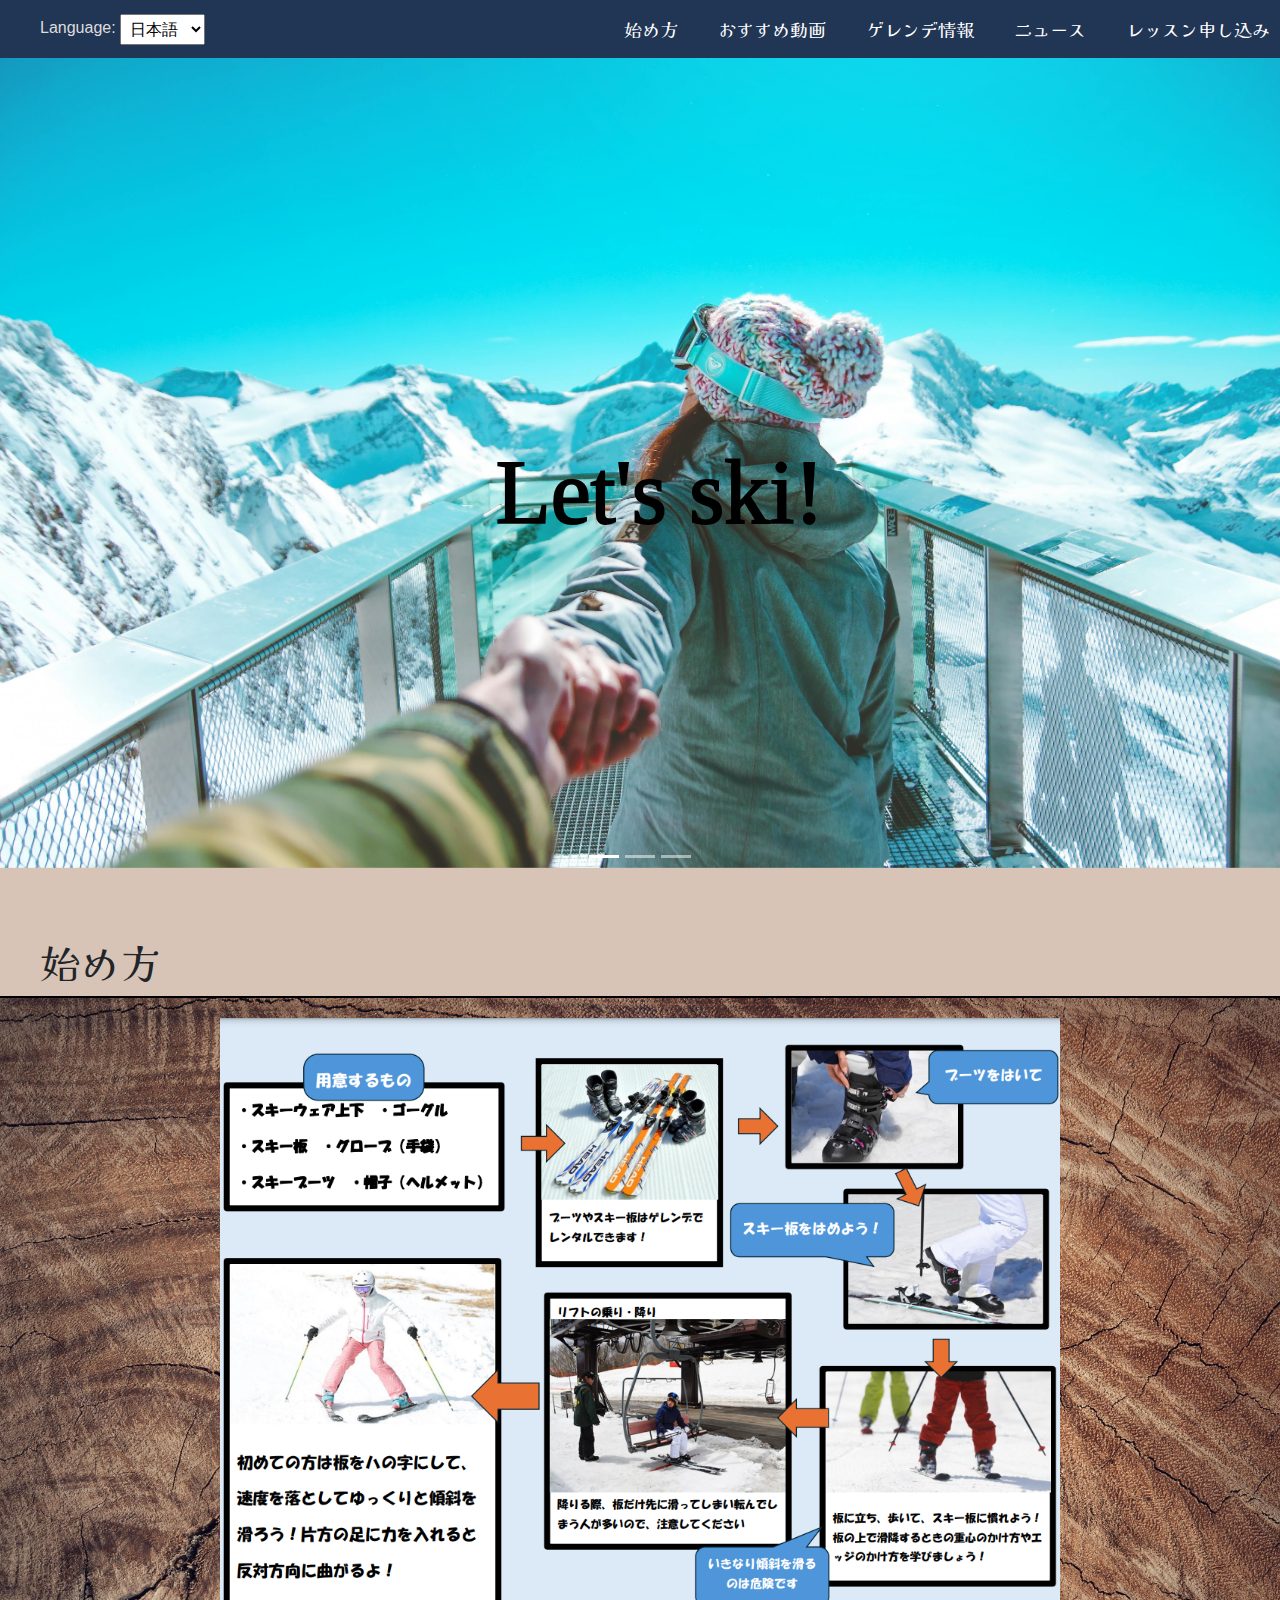
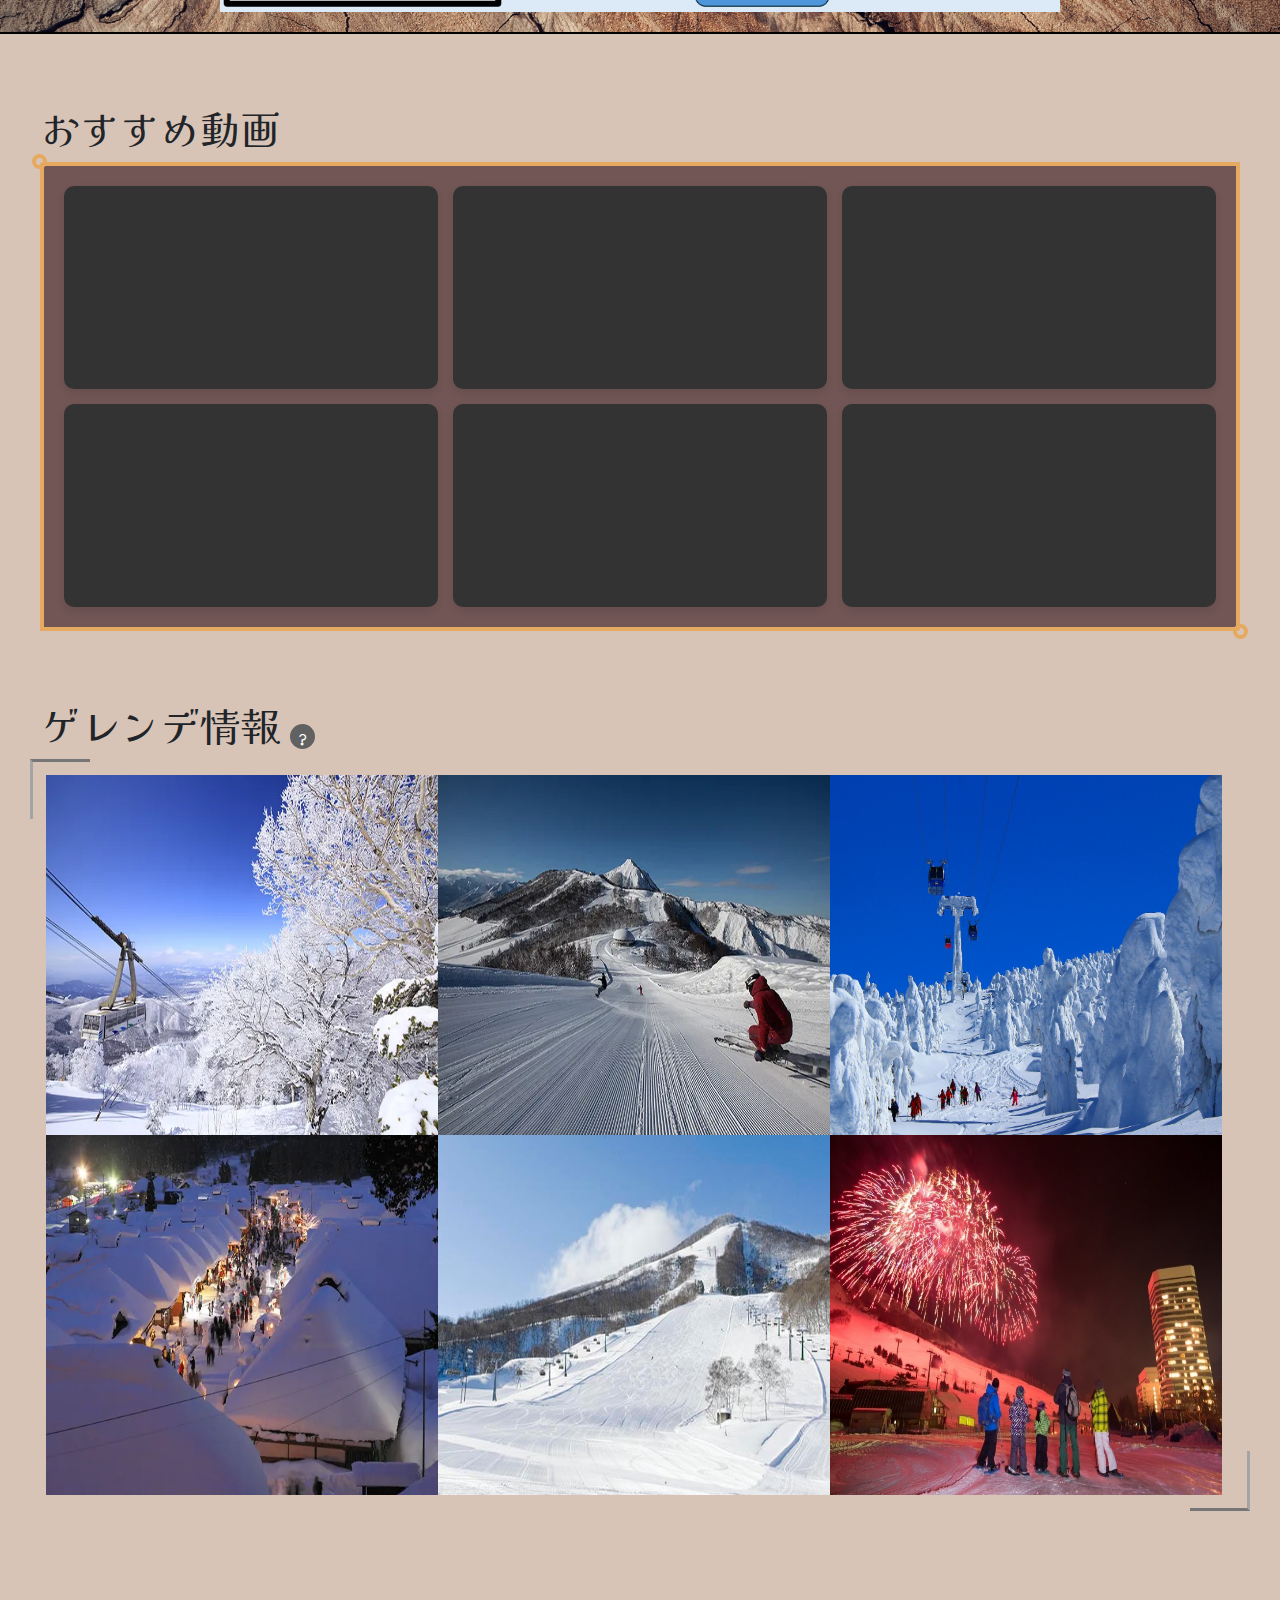
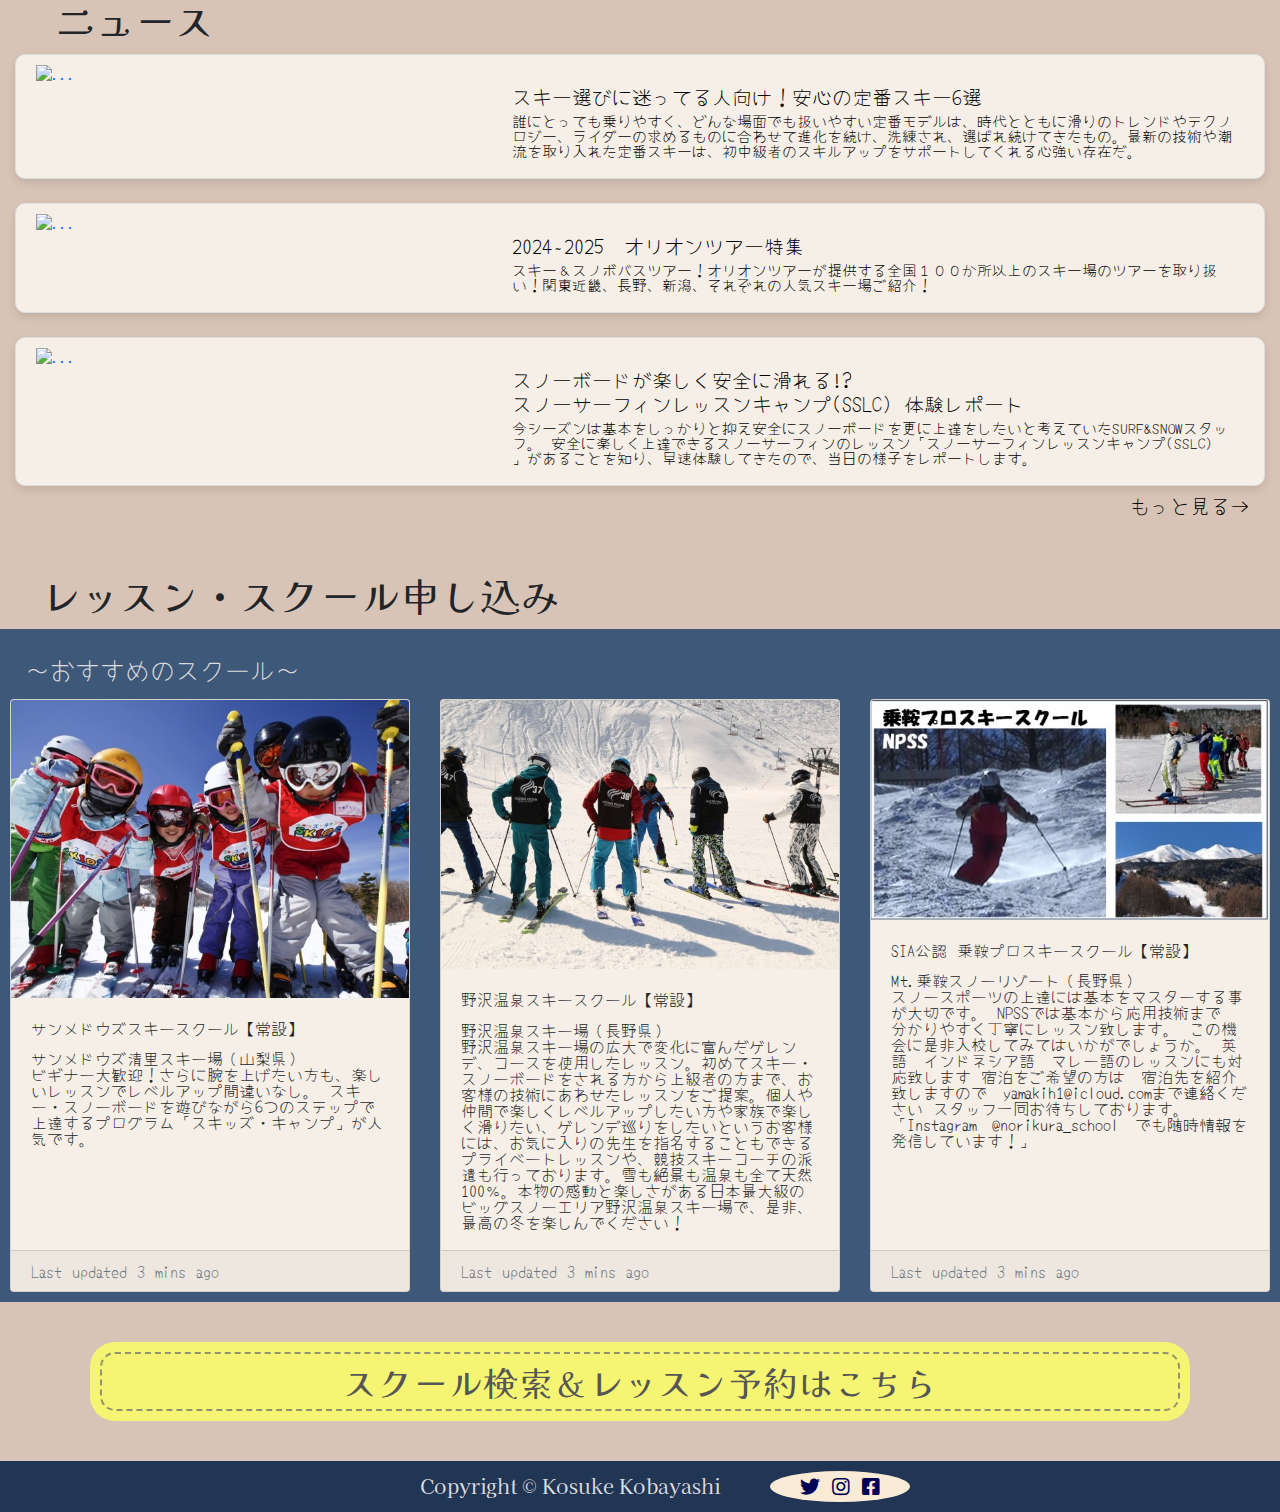
==== index.html @ 37680364 "save" ====
<!DOCTYPE html>
<html lang="ja"><head><meta http-equiv="Content-Type" content="text/html; charset=UTF-8">
  
  <meta http-equiv="X-UA-Compatible" content="IE=edge">
  <meta name="viewport" content="width=device-width, initial-scale=1.0, minimum-scale=1.0">
  <title>Let's ski</title>
  
  <link rel="preconnect" href="https://fonts.googleapis.com">
  <link rel="preconnect" href="https://fonts.gstatic.com" crossorigin>
  <link href="https://fonts.googleapis.com/css2?family=Kaisei+Opti&family=Yomogi&display=swap" rel="stylesheet">
  <link href="https://use.fontawesome.com/releases/v5.6.1/css/all.css" rel="stylesheet">
  <link rel="stylesheet" href="https://cdn.jsdelivr.net/npm/bootstrap@4.4.1/dist/css/bootstrap.min.css" integrity="sha384-Vkoo8x4CGsO3+Hhxv8T/Q5PaXtkKtu6ug5TOeNV6gBiFeWPGFN9MuhOf23Q9Ifjh" crossorigin="anonymous">
  <link rel="stylesheet" href="./assets/html/reset.css">
  <link rel="stylesheet" href="./assets/html/style.css">
 
</head>

<body>
  <!-- From Uiverse.io by G4b413l  -->
<!-- <div class="newtons-cradle" id="loading-screen">
  <div class="newtons-cradle__dot"></div>
  <div class="newtons-cradle__dot"></div>
  <div class="newtons-cradle__dot"></div>
  <div class="newtons-cradle__dot"></div>
  </div> -->
 





    <!-- トップ -->
       
          <header class="top-page">
              <ul class="nav">
                
                <div class="language-selector">
                  <label for="language">Language:</label>
                  <select id="language" onchange="changeLanguage()">
                      <option value="ja">日本語</option>
                      <option value="en">English</option>
                      <option value="ta">tagalog</option>
                  </select>
              </div>
                 <li class="list"><a href="#Purpose" class="listcolor" id="home1">始め方</a></li>
                 <li class="list"><a href="#Movie" class="listcolor" id="home2">おすすめ動画</a></li>
                 <li class="list"><a href="#Gelande" class="listcolor" id="home3">ゲレンデ情報</a></li>
                 <li class="list"><a href="#News" class="listcolor"  id="home4">ニュース</a></li>
                 <li class="list"><a href="#Lesson" class="listcolor"  id="home5">レッスン申し込み</a></li>

                 <div class="humber">
                 <input type="checkbox" id="menu-toggle" class="menu-checkbox">
                   <label for="menu-toggle" class="menu-button">
                     <span></span>
                     <span></span>
                     <span></span>
                   </label>
                   <nav class="menu">
                    <a href="#Purpose" class="listcolor" id="hom1">始め方</a>
                    <a href="#Movie" class="listcolor" id="hom2">おすすめ動画</a>
                    <a href="#Gelande" class="listcolor" id="hom3">ゲレンデ情報</a>
                    <a href="#News" class="listcolor" id="hom4">ニュース</a>
                    <a href="#Lesson" class="listcolor" id="hom5">レッスン申し込み</a>
                   </nav>
                  </div>
              </ul>
         </header>




        
        <div id="carouselExampleIndicators" class="carousel slide" data-ride="carousel">
          <ol class="carousel-indicators">
            <li data-target="#carouselExampleIndicators" data-slide-to="0" class="active"></li>
            <li data-target="#carouselExampleIndicators" data-slide-to="1"></li>
            <li data-target="#carouselExampleIndicators" data-slide-to="2"></li>
          </ol>
          <div class="carousel-inner">
            <div class="carousel-item active">
              <img src="./assets/html/pic1.jpg" class="d-block" alt="...">
            </div>
            <div class="carousel-item">
              <img src="./assets/html/pic2.jpg" class="d-block" alt="...">
            </div>
            <div class="carousel-item">
              <img src="./assets/html/pic3.jpg" class="d-block" alt="...">
            </div>
            <h1 id="title">Let's ski!</h1>
          </div>
          <a class="carousel-control-prev" href="#carouselExampleIndicators" role="button" data-slide="prev">
            <span class="carousel-control-prev-icon" aria-hidden="true"></span>
            <span class="sr-only">Previous</span>
          </a>
          <a class="carousel-control-next" href="#carouselExampleIndicators" role="button" data-slide="next">
            <span class="carousel-control-next-icon" aria-hidden="true"></span>
            <span class="sr-only">Next</span>
          </a>
           
        </div>
       </div>
    <!-- 始め方 -->
  <section>
       <div class="purpose">
         <h1 id="Purpose">始め方</h1>
         <div class="mokume">
        <img src="./assets/html/スクリーンショット 2025-02-27 135308.png" alt="" class="howtoStart" id="displayImage">
      </div>


       </div>
  </section>
    <!-- 動画 -->
  <section class="movie">
    <h1 id="Movie">おすすめ動画</h1>
    <div class="video-grid">
      <div class="video-item">
        <iframe width="560" height="315" src="https://www.youtube.com/embed/0PSW9ZRLASc?si=Y-h5UZjvOY9mQq6L" title="YouTube video player" frameborder="0" allow="accelerometer; autoplay; clipboard-write; encrypted-media; gyroscope; picture-in-picture; web-share" referrerpolicy="strict-origin-when-cross-origin" allowfullscreen></iframe>
      </div>
      <div class="video-item">
        <iframe width="560" height="315" src="https://www.youtube.com/embed/ngddfxog-yw?si=XwTQmkW0uk1WRQbx" title="YouTube video player" frameborder="0" allow="accelerometer; autoplay; clipboard-write; encrypted-media; gyroscope; picture-in-picture; web-share" referrerpolicy="strict-origin-when-cross-origin" allowfullscreen></iframe>
      </div>
      <div class="video-item">
        <iframe width="560" height="315" src="https://www.youtube.com/embed/WTJhHshQR1U?si=aw5gdw43Pq4Or31l" title="YouTube video player" frameborder="0" allow="accelerometer; autoplay; clipboard-write; encrypted-media; gyroscope; picture-in-picture; web-share" referrerpolicy="strict-origin-when-cross-origin" allowfullscreen></iframe>
      </div>
      <div class="video-item">
        <iframe width="560" height="315" src="https://www.youtube.com/embed/7VNRGje8gNE?si=VPvxErV7vbeEVeSD" title="YouTube video player" frameborder="0" allow="accelerometer; autoplay; clipboard-write; encrypted-media; gyroscope; picture-in-picture; web-share" referrerpolicy="strict-origin-when-cross-origin" allowfullscreen></iframe>
      </div>
      <div class="video-item">
        <iframe width="560" height="315" src="https://www.youtube.com/embed/TiGkU_eXJa8?si=EZjuQIycYtX9UHYr" title="YouTube video player" frameborder="0" allow="accelerometer; autoplay; clipboard-write; encrypted-media; gyroscope; picture-in-picture; web-share" referrerpolicy="strict-origin-when-cross-origin" allowfullscreen></iframe>
      </div>
      <div class="video-item">
        <iframe width="560" height="315" src="https://www.youtube.com/embed/n-UBie4Ioqo?si=7jIDwLyiGBkKYb3i" title="YouTube video player" frameborder="0" allow="accelerometer; autoplay; clipboard-write; encrypted-media; gyroscope; picture-in-picture; web-share" referrerpolicy="strict-origin-when-cross-origin" allowfullscreen></iframe>
      </div>


  </div>
  </section>

  
  <!-- ゲレンデ -->
  <section class="gelande">
    <div class="gelandetag">
   <h1 id="Gelande">ゲレンデ情報</h1>
   <div class="help-button">?
    <div class="tooltip" id="tooltip">気になる写真をクリックすると<br>ゲレンデの公式ホームページへとぶことができます。</div>
   </div></div>
    <div class="waku">
    
    <div class="uper">
      <a href="https://ryuoo.com/winter/" class="toLinkGel">
        <img src="./assets/html/ryuoo-2.jpg.webp" alt="" class="gelPic"></a>
      <a href="https://www.maiko-resort.com/" class="toLinkGel" id="mid1">
        <img src="./assets/html/niigata_maiko_1-12.jpg.webp" alt="" class="gelPic"></a>
        <a href="https://zaomountainresort.com/ski/" class="toLinkGel">
        <img src="./assets/html/a8a99ce5dc13ef5260c159978cde2f04ad509259.jpg" alt="" class="gelPic"></a>
      
  </div>
  <div class="uper">
      
      <a href="https://www.listel-inawashiro.jp/" class="toLinkGel">
      <img src="./assets/html/kankotop-min.jpg.webp" alt="" class="gelPic"></a>
      <a href="https://www.madarao.jp/" class="toLinkGel" id="mid2">
          <img src="./assets/html/madarao_view-1.jpg" alt="" class="gelPic"></a>
      <a href="https://www.princehotels.co.jp/naeba/?utm_source=google&utm_medium=cpc&utm_campaign=general&utm_term=ski&gclid=CjwKCAiAt4C-BhBcEiwA8Kp0CXR-L9iCBEqvuR5Xsy2KtKc8ue-TfvNBDQlX14HsaHsNvdnUNbBKRhoCByMQAvD_BwE" class="toLinkGel">
          <img src="./assets/html/d83c60e1490118acd5dfbfe6affbd026e1bdb717.jpg" alt="" class="gelPic"></a>
  </div>
  </div>


 </section>
  
  <!-- ニュース -->
  <section class="news">
    <h1 id="News">ニュース</h1>
    <ul class="list-unstyled">
      <a href="https://surfsnow.jp/article/ski-snowboard/detail/basicski2025/">
        <li class="media">
          <img src="https://surfsnow.jp/realimg_report/959/ogimg.jpg" class="mr-3" alt="...">
          <div class="media-body">
            <h5 class="mt-0 mb-1" id="maru1">スキー選びに迷ってる人向け！安心の定番スキー6選</h5>
            <div class="coment" id="m1">
            誰にとっても乗りやすく、どんな場面でも扱いやすい定番モデルは、時代とともに滑りのトレンドやテクノロジー、ライダーの求めるものに合わせて進化を続け、洗練され、選ばれ続けてきたもの。最新の技術や潮流を取り入れた定番スキーは、初中級者のスキルアップをサポートしてくれる心強い存在だ。</div>
          </div>
        </li></a>
      <a href="https://surfsnow.jp/page/stc/tokushu/orion_tour/">
        <li class="media my-4">
          <img src="https://surfsnow.jp/tokushu/img/thumbnail_03.jpg" class="mr-3" alt="...">
          <div class="media-body">
            <h5 class="mt-0 mb-1" id="maru2">2024~2025　オリオンツアー特集</h5>
            <div class="coment" id="m2">
            スキー＆スノボバスツアー！オリオンツアーが提供する全国１００か所以上のスキー場のツアーを取り扱い！関東近畿、長野、新潟、それぞれの人気スキー場ご紹介！</div>
          </div>
        </li></a>
      <a href="https://surfsnow.jp/article/event/detail/snowsurfinlesson-report/" class="gotoLink">
        <li class="media">
          <img src="https://surfsnow.jp/realimg_report/725/ogimg.png" class="mr-3" alt="...">
          <div class="media-body">
            <h5 class="mt-0 mb-1" id="maru3">スノーボードが楽しく安全に滑れる!?<br> スノーサーフィンレッスンキャンプ(SSLC) 体験レポート</h5>
            <div class="coment" id="m3">
            今シーズンは基本をしっかりと抑え安全にスノーボードを更に上達をしたいと考えていたSURF&SNOWスタッフ。
            安全に楽しく上達できるスノーサーフィンのレッスン「スノーサーフィンレッスンキャンプ(SSLC) 」があることを知り、早速体験してきたので、当日の様子をレポートします。</div>
          </div>
        </li>
      </a>
      <a href="https://surfsnow.jp/article/" id="morelook">
        もっと見る→
      </a>


    </ul>
  </section>
  
  <!-- レッスン -->
  <section class="lesson">
    <h1 id="Lesson">レッスン・スクール申し込み</h1>

    <div class="recomendLesson">
      <h2 class="recomendText" id="Osusume">～おすすめのスクール～</h2>
    <div class="card-deck">
      <div class="card">
        <a href="https://steach.jp/snow/school/detail.php?id=1029"><img src="./assets/html/get-resimg.jpg" class="card-img-top" alt="..."></a>
        <div class="card-body">
          <h5 class="card-title" id="maru4">サンメドウズスキースクール【常設】</h5>
          <p class="card-text" id="m4">サンメドウズ清里スキー場（山梨県）<br>ビギナー大歓迎！さらに腕を上げたい方も、楽しいレッスンでレベルアップ間違いなし。
            スキー・スノーボードを遊びながら6つのステップで上達するプログラム「スキッズ・キャンプ」が人気です。</p>
        </div>
        <div class="card-footer">
          <small class="text-muted">Last updated 3 mins ago</small>
        </div>
      </div>

      <div class="card">
        <a href="https://steach.jp/snow/school/detail.php?id=1101"><img src="./assets/html/get-resimg (1).jpg" class="card-img-top" alt="..."></a>
        <div class="card-body">
          <h5 class="card-title" id="maru5">野沢温泉スキースクール【常設】</h5>
          <p class="card-text" id="m5">野沢温泉スキー場（長野県）<br>野沢温泉スキー場の広大で変化に富んだゲレンデ、コースを使用したレッスン。初めてスキー・スノーボードをされる方から上級者の方まで、お客様の技術にあわせたレッスンをご提案。個人や仲間で楽しくレベルアップしたい方や家族で楽しく滑りたい、ゲレンデ巡りをしたいというお客様には、お気に入りの先生を指名することもできるプライベートレッスンや、競技スキーコーチの派遣も行っております。雪も絶景も温泉も全て天然100％。本物の感動と楽しさがある日本最大級のビッグスノーエリア野沢温泉スキー場で、是非、最高の冬を楽しんでください！</p>
        </div>
        <div class="card-footer">
          <small class="text-muted">Last updated 3 mins ago</small>
        </div>
      </div>

      <div class="card">
        <a href="https://steach.jp/snow/school/detail.php?id=1142"><img src="./assets/html/get-resimg (2).jpg" class="card-img-top" alt="..."></a>
        <div class="card-body">
          <h5 class="card-title" id="maru6">SIA公認 乗鞍プロスキースクール【常設】</h5>
          <p class="card-text" id="m6">Mt.乗鞍スノーリゾート（長野県）<br>スノースポーツの上達には基本をマスターする事が大切です。
            NPSSでは基本から応用技術まで　分かりやすく丁寧にレッスン致します。
            この機会に是非入校してみてはいかがでしょうか。
            英語　インドネシア語　マレー語のレッスンにも対応致します
            宿泊をご希望の方は　宿泊先を紹介致しますので　yamakih1@icloud.comまで連絡ください
            スタッフ一同お待ちしております。
            「Instagram　@norikura_school　でも随時情報を発信しています！」</p>
        </div>
        <div class="card-footer">
          <small class="text-muted">Last updated 3 mins ago</small>
        </div>
      </div>
    </div>
    </div>
    <div>
    <a href="https://steach.jp/snow/" class="yoyakuLink" id="Yoyaku">スクール検索＆レッスン予約はこちら</a></div>
  </section>
  <button id="scrollTopBtn" onclick="scrollToTop()">▲</button>

  <script src="./assets/html/script.js"></script>
  <script src="https://code.jquery.com/jquery-3.4.1.slim.min.js" integrity="sha384-J6qa4849blE2+poT4WnyKhv5vZF5SrPo0iEjwBvKU7imGFAV0wwj1yYfoRSJoZ+n" crossorigin="anonymous"></script>
  <script src="https://cdn.jsdelivr.net/npm/popper.js@1.16.0/dist/umd/popper.min.js" integrity="sha384-Q6E9RHvbIyZFJoft+2mJbHaEWldlvI9IOYy5n3zV9zzTtmI3UksdQRVvoxMfooAo" crossorigin="anonymous"></script>
  <script src="https://cdn.jsdelivr.net/npm/bootstrap@4.4.1/dist/js/bootstrap.min.js" integrity="sha384-wfSDF2E50Y2D1uUdj0O3uMBJnjuUD4Ih7YwaYd1iqfktj0Uod8GCExl3Og8ifwB6" crossorigin="anonymous"></script>

<!-- フッター -->
  <footer>
    <div class="bottom">
      <small class="footmyName">Copyright © Kosuke Kobayashi</small>
      <div class="icons">
        <i class="fab fa-twitter" id="tw"></i>
        <i class="fab fa-instagram" id="in"></i>
        <i class="fab fa-facebook-square" id="fa"></i>
      </div>
    </div>
  </footer>


  

</body>
</html>
---- assets/html/style.css ----
* {
  margin: 0;
  padding: 0;
}
.humber{
  display: none;
}
body{
  font-family: "Yomogi", cursive;
  font-weight: 400;
  font-style: normal;
  background-color: #D8C4B6;
  margin: 0px;
}

html{
  scroll-behavior: smooth;
 
}

h1{
  
    font-family: "Kaisei Opti", serif;
    font-weight: 400;
    font-style: normal;
    padding: 70px 0px 10px 40px;
  
  font-size: 40px;
}
.nav{
      display: flex;
      justify-content: flex-end;
      flex-direction: row;
      align-items: center;
      background-color:#213555;
      
}

 


.language-selector {
  margin: 10px;
  font-family: Arial, sans-serif;
  text-align: center;
  margin: 20px;
  color: #ddd;
  position: absolute;
  left: 20px;
}


select {
  padding: 5px;
  font-size: 16px;
}




.list {
  font-family: "Kaisei Opti", serif;
  font-weight: 400;
  font-style: normal;
  list-style: none;
  margin: 20px 10px 20px 30px;
  font-size: 18px;
  padding: 0;
}

.listcolor{
  font-family: "Kaisei Opti", serif;
  font-weight: 400;
  font-style: normal;
  color: white;
}
.listcolor:hover{
  color: #63aeff;



}
.d-block{
  width: 100%;
  z-index: 2;
}
.carousel {
  width: 100%;
}
.carousel-inner{
  height: 90vh;
  display: flex;
  flex-direction: row;
  text-align: center;
  justify-content: center;
}
.carousel-inner h1 {
  flex: 1 1 100%;
}
.carousel-item {
  flex: 1 1 auto;
}
.carousel-item img {
  width: 100%;
  height: 100%;
  object-fit: cover;
}
#title{
  /* border-color: #ddd; */
  /* font-family: Georgia; */
  font-family: Times New Roman;
  display: flex;
  flex-direction: row;
  position: relative;
  text-align: center;
  justify-content: center;
  align-items: center;
  font-size: 90px;
  color: rgb(0, 0, 0);
  -webkit-text-stroke-width: 2px;
  -webkit-text-stroke-color: black;
}
@media screen and (max-width:890px){
  h1{
    font-size: 30px;
  }
  .carousel slide{
    position: relative;
    z-index: 5;
  }
  

  .list{
    display: none;
  }
  .language-selector{
    display: flex;

  }
  .humber{
    display: flex;
    position: relative;
    z-index: 50;
  }
  .menu {
    position: fixed;
    top: 0;
    right: -250px;
    width: 250px;
    height: 100%;
    background: #333;
    display: flex;
    flex-direction: column;
    justify-content: center;
    align-items: center;
    gap: 20px;
    transition: right 0.3s ease-in-out;
  }
  
  .menu a {
    color: white;
    text-decoration: none;
    font-size: 1.2rem;
  }
  
  /* ハンバーガーボタン */
  .menu-button {
    position: fixed;
    top: 20px;
    right: 20px;
    width: 30px;
    height: 25px;
    display: flex;
    flex-direction: column;
    justify-content: space-between;
    cursor: pointer;
    z-index: 100;
  }
  
  .menu-button span {
    display: block;
    height: 4px;
    width: 100%;
    background: black;
    transition: 0.3s;
  }
  
  /* チェックボックスを隠す */
  .menu-checkbox {
    display: none;
  }
  
  /* メニュー開閉のアニメーション */
  .menu-checkbox:checked + .menu-button span:nth-child(1) {
    transform: translateY(10px) rotate(45deg);
  }
  
  .menu-checkbox:checked + .menu-button span:nth-child(2) {
    opacity: 0;
  }
  
  .menu-checkbox:checked + .menu-button span:nth-child(3) {
    transform: translateY(-10px) rotate(-45deg);
  }
  
  /* メニュー表示 */
  .menu-checkbox:checked ~ .menu {
    right: 0;
  }
}

/*hazime*/
.mokume{
  margin: 0;
  position: relative;
  padding: 0.5em 1.5em;
  border-top: solid 2px black;
  border-bottom: solid 2px black;


  display: flex;
  background-image: url("./pexels-fwstudio-33348-172289.jpg");
background-size: cover;
background-repeat: repeat;
height: 100%;
width: 100%;
padding: 20px 40px;
justify-content: center;
}

.docu{
  width: 70%;
  
}

.howtoStart{
  width: 70%;
  height: auto;
}


/* movie */
.video-grid {
  margin:2em 0;
    position: relative;
    padding: 0.25em 1em;
    border: solid 4px #e5a95f;
    border-radius: 3px 0 3px 0;


  font-family: Arial, sans-serif;
  background-color: rgb(114, 86, 86);
  padding: 20px;
  text-align: center;
  display: grid;
  grid-template-columns: repeat(auto-fit, minmax(300px, 1fr));
  gap: 15px;
  max-width: 1200px;
  margin: 0 auto;
}
.video-grid:before,.video-grid:after
{
    content: '';
    position: absolute;
    width:15px;
    height: 15px;
    border: solid 4px #e5a95f;
    border-radius: 50%;
}
.video-grid:after {
    top:-12px;
    left:-12px;
}
.video-grid:before {
    bottom:-12px;
    right:-12px;
}
.video-grid p {
    margin: 0; 
    padding: 0;
}




.video-item {
  position: relative;
  overflow: hidden;
  border-radius: 10px;
  box-shadow: 0 4px 8px rgba(0, 0, 0, 0.1);
  background: #333333;
}

.video-item iframe {
  width: 100%;
  height: 200px;
  border: none;
}
.video-item:hover {
  transform: scale(1.05);
  transition: transform 0.3s ease;
}







/* gelande */

/* ボタンのスタイル */
.gelandetag{
  display: flex;
  align-items: end;
}
.help-button {
  position: relative;
  display: inline-block;
  width: 25px;
  height: 25px;
  background-color: #616161;
  color: white;
  border-radius: 50%;
  text-align: center;
  align-items: center;
  font-size: 15px;
  font-weight: bold;
  line-height: 30px;
  cursor: pointer;
  margin-bottom: 10px;
  margin-left: 10px;
}


.tooltip {
  position: absolute;
  bottom: 40px;
  left: 50%;
  transform: translateX(-50%);
  background-color: rgba(27, 27, 27, 0.689);
  color: white;
  padding: 10px 20px;
  border-radius: 5px;
  font-size: 14px;
  white-space: nowrap;
  opacity: 0;
  visibility: hidden;
  transition: opacity 0.3s ease-in-out;
}


.help-button:hover .tooltip {
  opacity: 1;
  visibility: visible;
}





.uper{
  width: 100%;
  height: 40vh;
  display: flex;
}
.waku {
  margin-left: 30px;
  margin-right: 30px;
  position: relative;
  padding:1em 1em;
}
.waku:before,.waku:after{ 
  content:'';
  width: 60px;
  height: 60px;
  position: absolute;
  display: inline-block;
}
.waku:before{
  border-left: solid 3px #a4a4a4;
  border-top: solid 3px #767676;
  top:0;
  left: 0;
}
.waku:after{
  border-right: solid 3px #a4a4a4;
  border-bottom: solid 3px #767676;
  bottom:0;
  right: 0;
}
.waku p {
  margin: 0; 
  padding: 0;
}


.toLinkGel{
  width: 33%;
  height: 40vh;
  
}
.gelPic{
  width: 100%;
  height: 100%;
}
.toLinkGel:hover {
  transform: scale(1.05);
  transition: transform 0.3s ease;
}

@media screen and (max-width:500px){
  .uper{
    display: flex;
    flex-direction: column;
    width: 100%;
    height: auto;
  }
  .toLinkGel{
    width: 100%;
    height: auto;
  }


}


/* news */
.news{
  padding: 15px;
}
.mr-3{
  width: 50vh;
}
.mt-0{
  font-size: 30px;
}
.coment{
  font-size: 20px;
}
.media{
  padding: 10px 20px;
  border: 1px solid #ddd;
  border-radius: 10px;
  overflow: hidden;
  box-shadow: 0 4px 8px rgba(0, 0, 0, 0.1);
  background:#F5EFE7;
  transition: transform 0.3s ease;

}
.media:hover {
  transform: scale(1.05);
  font-style: none;
}
.gotoLink{
  width: 100%;
  height: 100%;
  display: flex;
  
}
.mt-0{
  color: black;
  list-style: none;
  padding-top: 10px;

}
.media-body{
  color: black;
  padding: 10px;
}

/* 2 */
.newslists{
  display: flex;
  flex-direction: row;
}

.card h-100 {
  padding: 10px 20px;
  border: 1px solid #ddd;
  border-radius: 10px;
  overflow: hidden;
  box-shadow: 0 4px 8px rgba(0, 0, 0, 0.1);
  background:  antiquewhite;
  transition: transform 0.3s ease;
}

@media screen and (max-width:1300px){
  .mt-0{
    font-size: 20px;
  }
  .coment{
    font-size: 15px;
  }
}




@media screen and (max-width:780px){
  h1{
    font-size: 25px;
  }
  .coment{
    display: none;
  }
}
@media screen and (max-width:500px){
  .media{
    display: flex;
    flex-direction: column;
  }
  .mr-3{
    width: 80%;
    justify-content: center;
    align-items: center;
  }
}

/* lesson */

.card{
  background-color: #F5EFE7;
}
.card-img-top{
  width:100%;
  
}
.recomendLesson{
  background-color:#3E5879;
  padding: 10px;
}
.recomendText{
  color: #ddd;
  margin: 15px;
  font-size: 25px;
}


.card:hover {
  transform: scale(1.05);
  transition: transform 0.3s ease;
}
.yoyakuLink{

  font-family: "Kaisei Opti", serif;
  font-weight: 400;
  font-style: normal;
  font-size: 35px;
  color: black;
  display: flex;
  text-align: center;
  justify-content: center;
  padding: 0.2em 0.5em;
    margin: 2em 0;
    color: #565656;
    background-color: rgb(245, 245, 115);
    box-shadow: 0px 0px 0px 10px rgb(245, 245, 115);
    border: dashed 2px rgb(146, 146, 112);
    border-radius: 15px;
    padding: 10px;
    margin: 50px 100px;
}
.yoyakuLink:hover {
  transform: scale(1.05);
  transition: transform 0.3s ease;
}
#morelook{
  position: absolute;
  right: 20px;
  padding: 10px;
  font-size: 20px;
  color: black;
}


@media screen and (max-width:780px){
  .recomendText{
    font-size: 20px;
  }
  .card-title{
    font-size: 15px;

  }
  .card-text{
    display: none;
  }

  .card-footer{
  display: none;
  }
  .yoyakuLink{
    font-size: 25px;
  }
}


/* TOPボタン */
#scrollTopBtn {
  position: fixed;
  bottom: 20px;
  right: 20px;
  width: 50px;
  height: 50px;
  background-color: #8bc0f8;
  color: white;
  border: none;
  border-radius: 50%;
  text-align: center;
  font-size: 24px;
  cursor: pointer;
  display: none; /* 初期状態では非表示 */
  align-items: center;
  justify-content: center;
  box-shadow: 0 4px 6px rgba(0, 0, 0, 0.1);
}

/* ホバー時のスタイル */
#scrollTopBtn:hover {
  background-color: #53a5fd;
}



/* foot */
footer {
  text-align: center;
  background-color: #213555;
  padding: 10px;
  font-size: 20px;
}

.bottom{
  
  display: flex;
  flex-direction: row;
  align-items: center;
  text-align:center;
  justify-content: center;
}

.footmyName{
  font-family: "Kaisei Opti", serif;
    font-weight: 400;
    font-style: normal;
  margin: 0px 50px;
  color: #ddd;

}

.icons{
  padding: 5px 30px;
  justify-content:space-between;
  background-color: antiquewhite;
  color: #000155;
  border-radius: 50%;

}
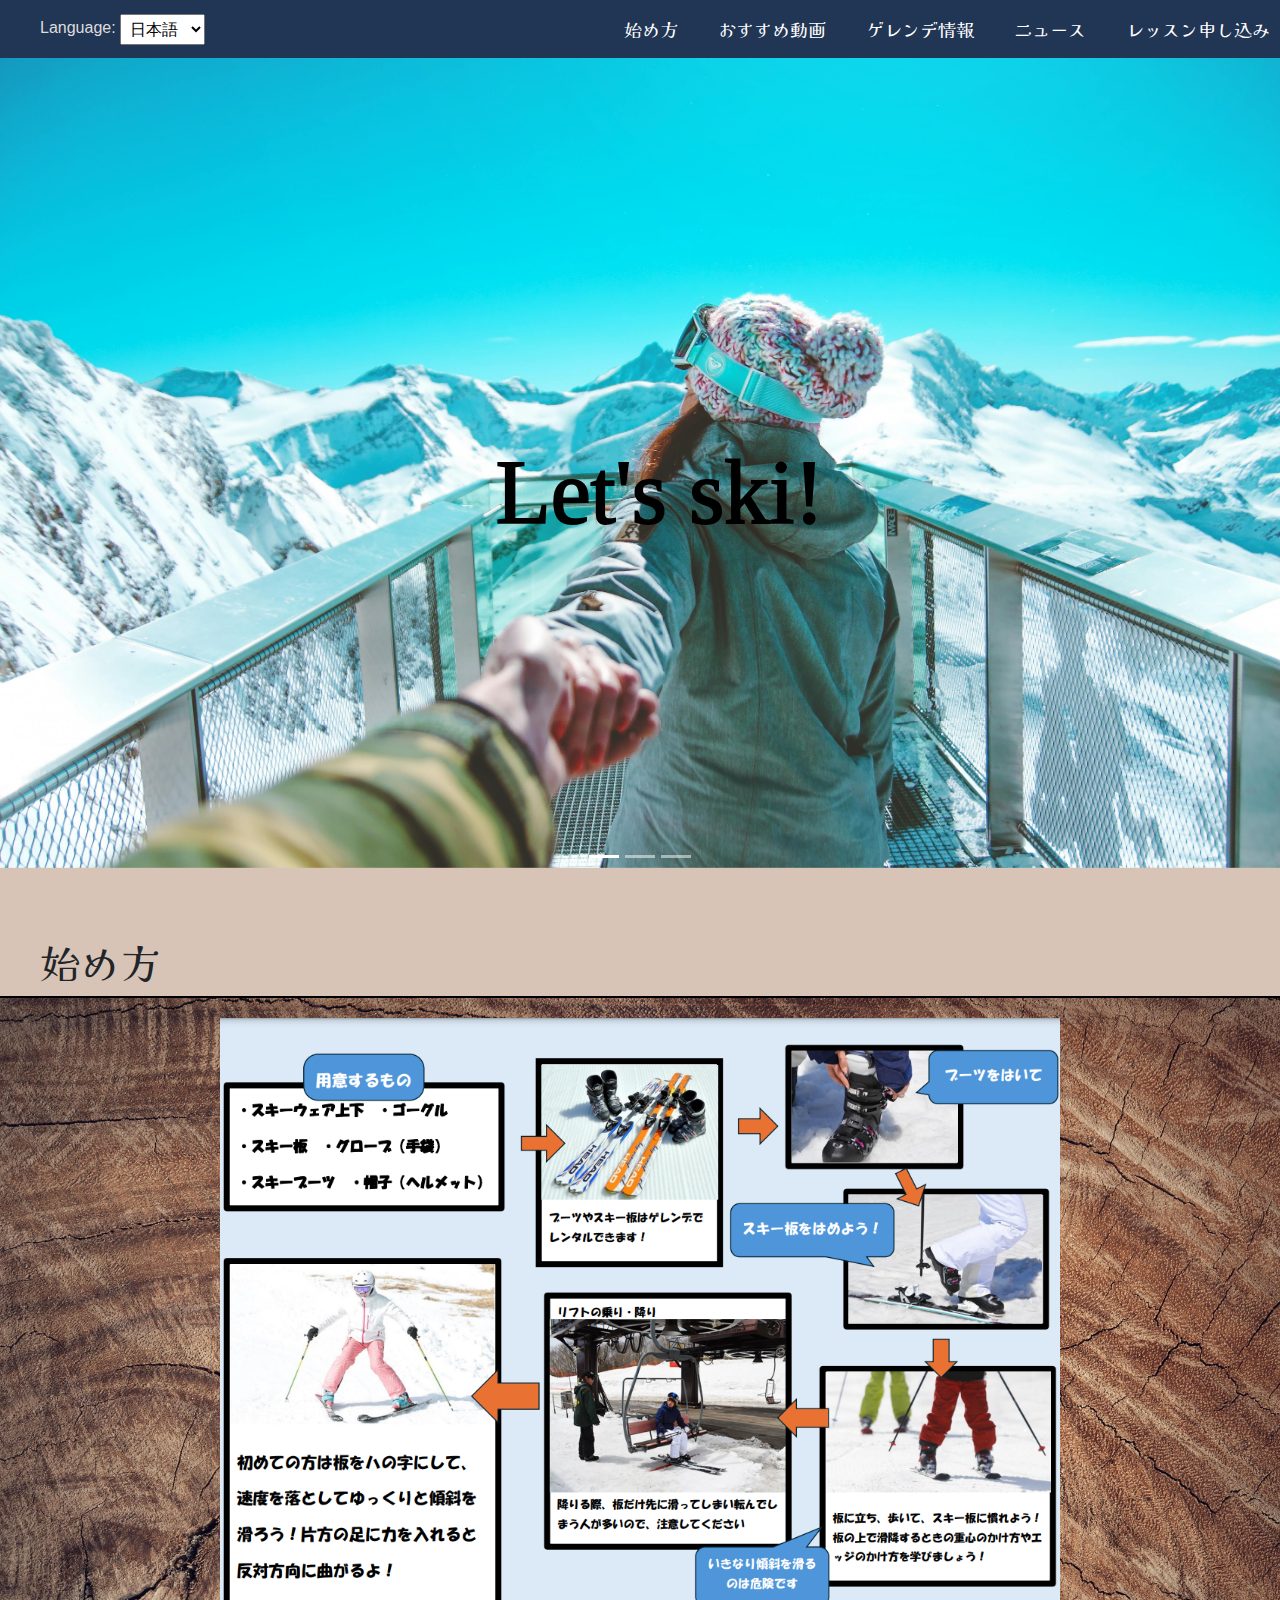
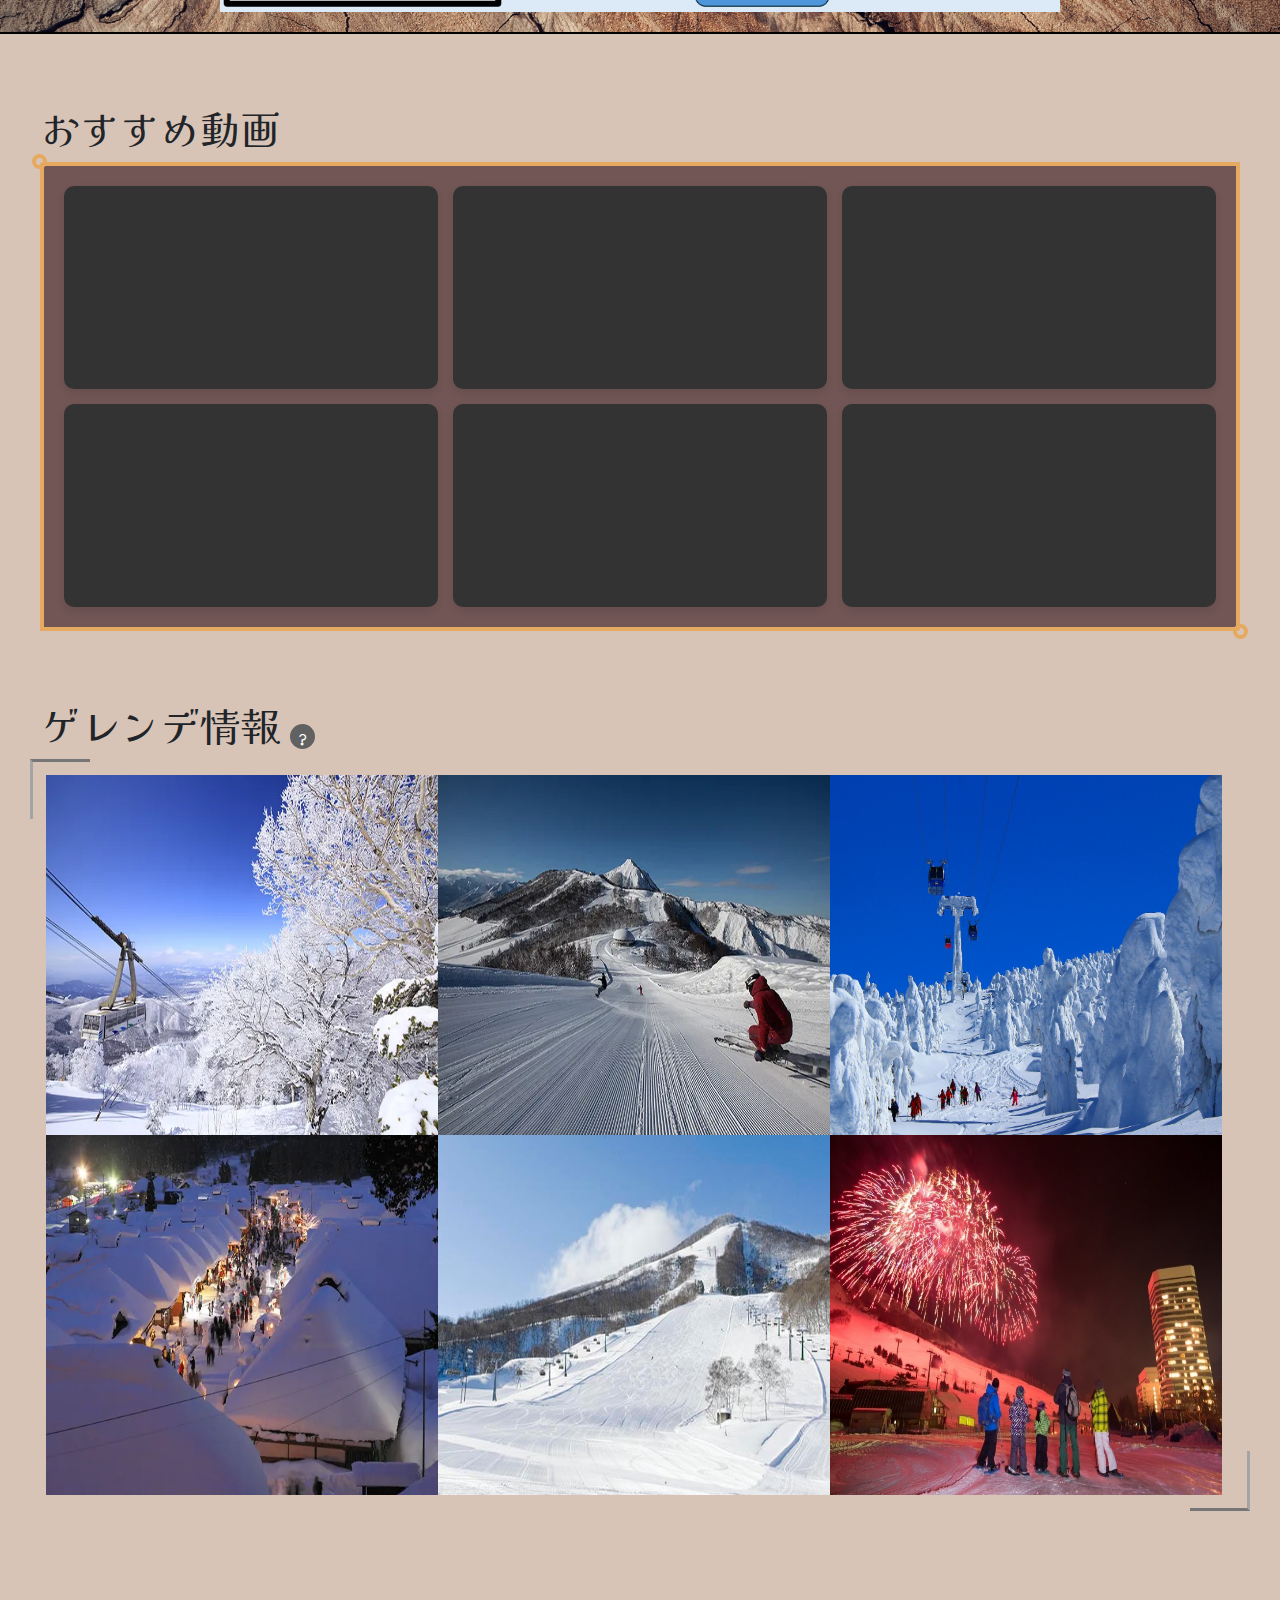
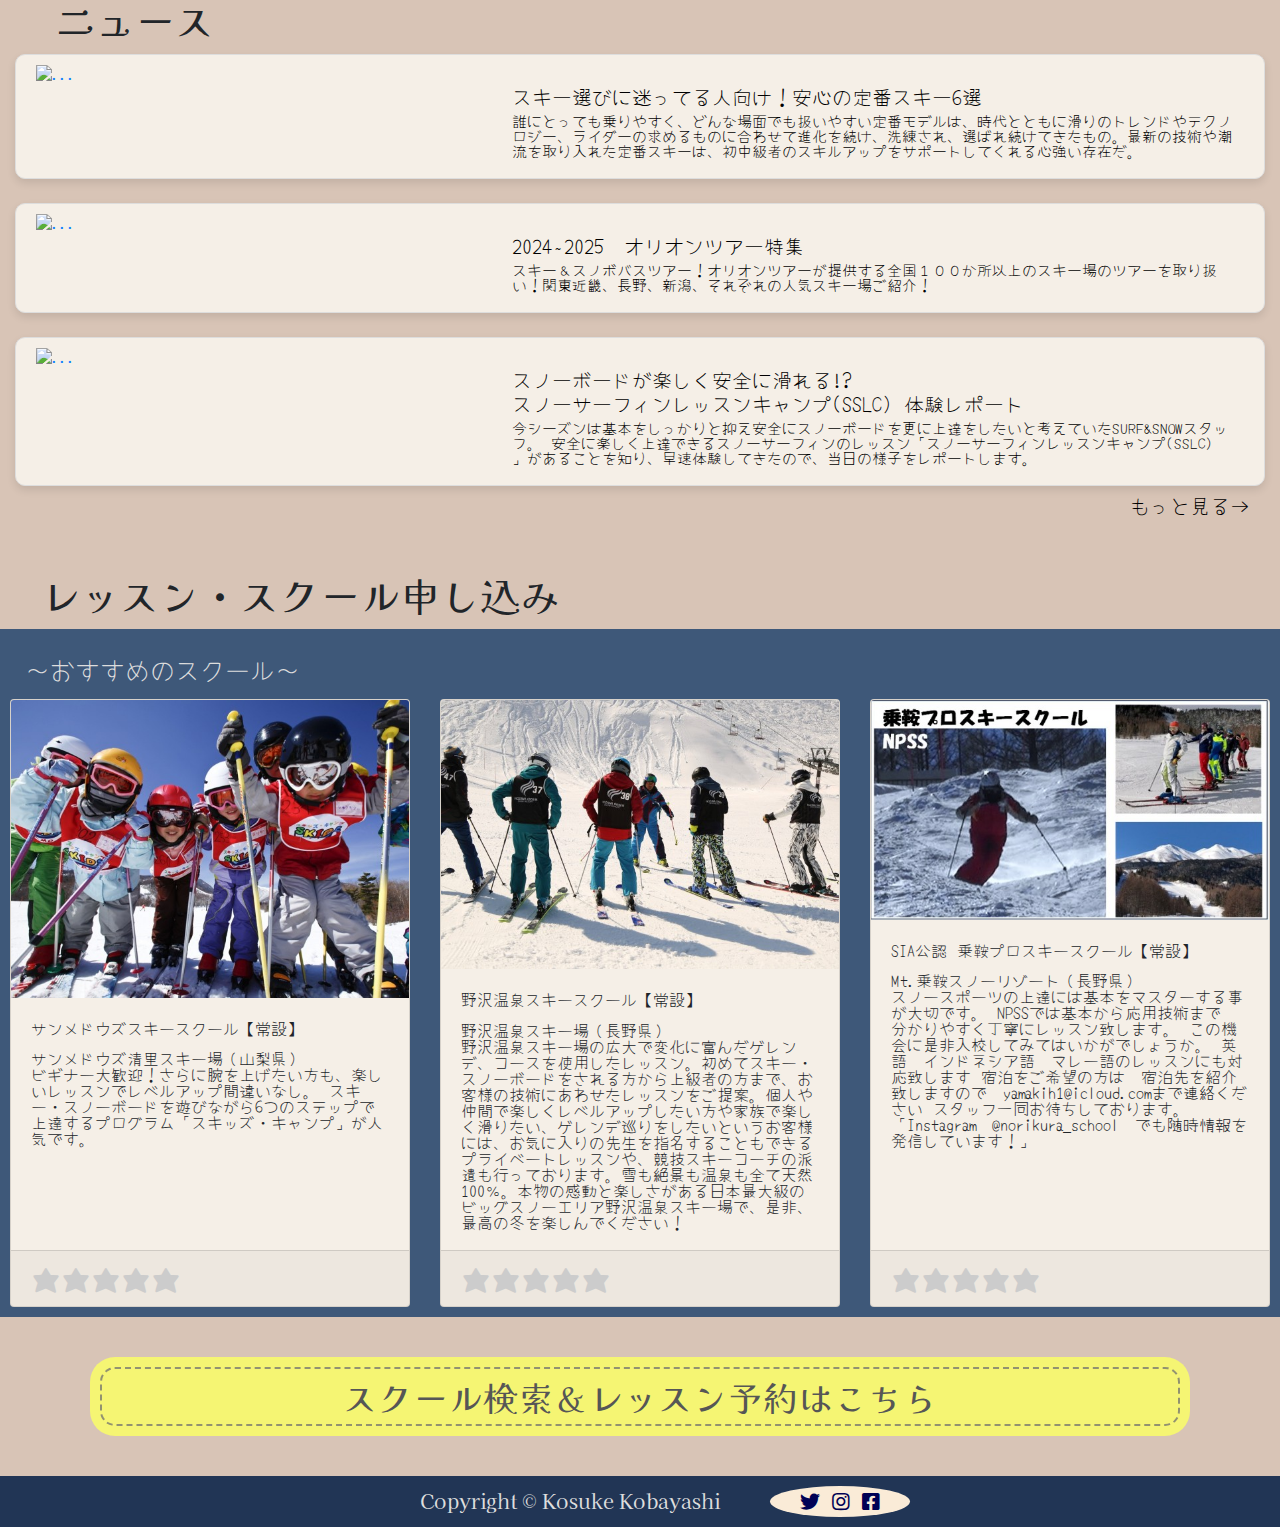
==== commit d2101283: "save4" ====
--- a/index.html
+++ b/index.html
@@ -16,17 +16,11 @@
 </head>
 
 <body>
-  <!-- From Uiverse.io by G4b413l  -->
-<!-- <div class="newtons-cradle" id="loading-screen">
-  <div class="newtons-cradle__dot"></div>
-  <div class="newtons-cradle__dot"></div>
-  <div class="newtons-cradle__dot"></div>
-  <div class="newtons-cradle__dot"></div>
-  </div> -->
  
-
-
-
+  <div class="loading-screen" id="loadingScreen">
+    <div class="spinner"></div>
+    <p>Loading...</p>
+</div>
 
 
     <!-- トップ -->
@@ -224,9 +218,24 @@
           <h5 class="card-title" id="maru4">サンメドウズスキースクール【常設】</h5>
           <p class="card-text" id="m4">サンメドウズ清里スキー場（山梨県）<br>ビギナー大歓迎！さらに腕を上げたい方も、楽しいレッスンでレベルアップ間違いなし。
             スキー・スノーボードを遊びながら6つのステップで上達するプログラム「スキッズ・キャンプ」が人気です。</p>
+
+            <!-- From Uiverse.io by PriyanshuGupta28 --> 
         </div>
         <div class="card-footer">
-          <small class="text-muted">Last updated 3 mins ago</small>
+          <small class="text-muted">
+            <div class="rating">
+              <input value="5" name="rating" id="star5" type="radio">
+              <label for="star5"></label>
+              <input value="4" name="rating" id="star4" type="radio">
+              <label for="star4"></label>
+              <input value="3" name="rating" id="star3" type="radio">
+              <label for="star3"></label>
+              <input value="2" name="rating" id="star2" type="radio">
+              <label for="star2"></label>
+              <input value="1" name="rating" id="star1" type="radio">
+              <label for="star1"></label>
+            </div>
+          </small>
         </div>
       </div>
 
@@ -237,7 +246,20 @@
           <p class="card-text" id="m5">野沢温泉スキー場（長野県）<br>野沢温泉スキー場の広大で変化に富んだゲレンデ、コースを使用したレッスン。初めてスキー・スノーボードをされる方から上級者の方まで、お客様の技術にあわせたレッスンをご提案。個人や仲間で楽しくレベルアップしたい方や家族で楽しく滑りたい、ゲレンデ巡りをしたいというお客様には、お気に入りの先生を指名することもできるプライベートレッスンや、競技スキーコーチの派遣も行っております。雪も絶景も温泉も全て天然100％。本物の感動と楽しさがある日本最大級のビッグスノーエリア野沢温泉スキー場で、是非、最高の冬を楽しんでください！</p>
         </div>
         <div class="card-footer">
-          <small class="text-muted">Last updated 3 mins ago</small>
+          <small class="text-muted">
+            <div class="rating">
+              <input value="5" name="rating" id="star15" type="radio">
+              <label for="star15"></label>
+              <input value="4" name="rating" id="star14" type="radio">
+              <label for="star14"></label>
+              <input value="3" name="rating" id="star13" type="radio">
+              <label for="star13"></label>
+              <input value="2" name="rating" id="star12" type="radio">
+              <label for="star12"></label>
+              <input value="1" name="rating" id="star11" type="radio">
+              <label for="star11"></label>
+            </div>
+          </small>
         </div>
       </div>
 
@@ -254,7 +276,20 @@
             「Instagram　@norikura_school　でも随時情報を発信しています！」</p>
         </div>
         <div class="card-footer">
-          <small class="text-muted">Last updated 3 mins ago</small>
+          <small class="text-muted">
+            <div class="rating">
+              <input value="5" name="rating" id="star25" type="radio">
+              <label for="star25"></label>
+              <input value="4" name="rating" id="star24" type="radio">
+              <label for="star24"></label>
+              <input value="3" name="rating" id="star23" type="radio">
+              <label for="star23"></label>
+              <input value="2" name="rating" id="star22" type="radio">
+              <label for="star22"></label>
+              <input value="1" name="rating" id="star21" type="radio">
+              <label for="star21"></label>
+            </div>
+          </small>
         </div>
       </div>
     </div>
--- a/assets/html/style.css
+++ b/assets/html/style.css
@@ -3,6 +3,39 @@
   margin: 0;
   padding: 0;
 }
+
+/* ロード */
+.loading-screen {
+  position: fixed;
+  top: 0;
+  left: 0;
+  width: 100%;
+  height: 100%;
+  background: #111;
+  display: flex;
+  align-items: center;
+  justify-content: center;
+  color: white;
+  font-size: 20px;
+  z-index: 9999;
+}
+.spinner {
+  width: 50px;
+  height: 50px;
+  border: 5px solid rgba(255, 255, 255, 0.3);
+  border-top: 5px solid white;
+  border-radius: 50%;
+  animation: spin 1s linear infinite;
+}
+@keyframes spin {
+  0% { transform: rotate(0deg); }
+  100% { transform: rotate(360deg); }
+}
+
+
+
+
+
 .humber{
   display: none;
 }
@@ -485,6 +518,40 @@
   background:  antiquewhite;
   transition: transform 0.3s ease;
 }
+
+
+/* From Uiverse.io by PriyanshuGupta28 */ 
+.rating {
+  display: inline-block;
+}
+
+.rating input {
+  display: none;
+}
+
+.rating label {
+  float: right;
+  cursor: pointer;
+  color: #ccc;
+  transition: color 0.3s;
+}
+
+.rating label:before {
+  content: '\2605';
+  font-size: 30px;
+}
+
+.rating input:checked ~ label,
+.rating label:hover,
+.rating label:hover ~ label {
+  color: #6f00ff;
+  transition: color 0.3s;
+}
+
+
+
+
+
 
 @media screen and (max-width:1300px){
   .mt-0{
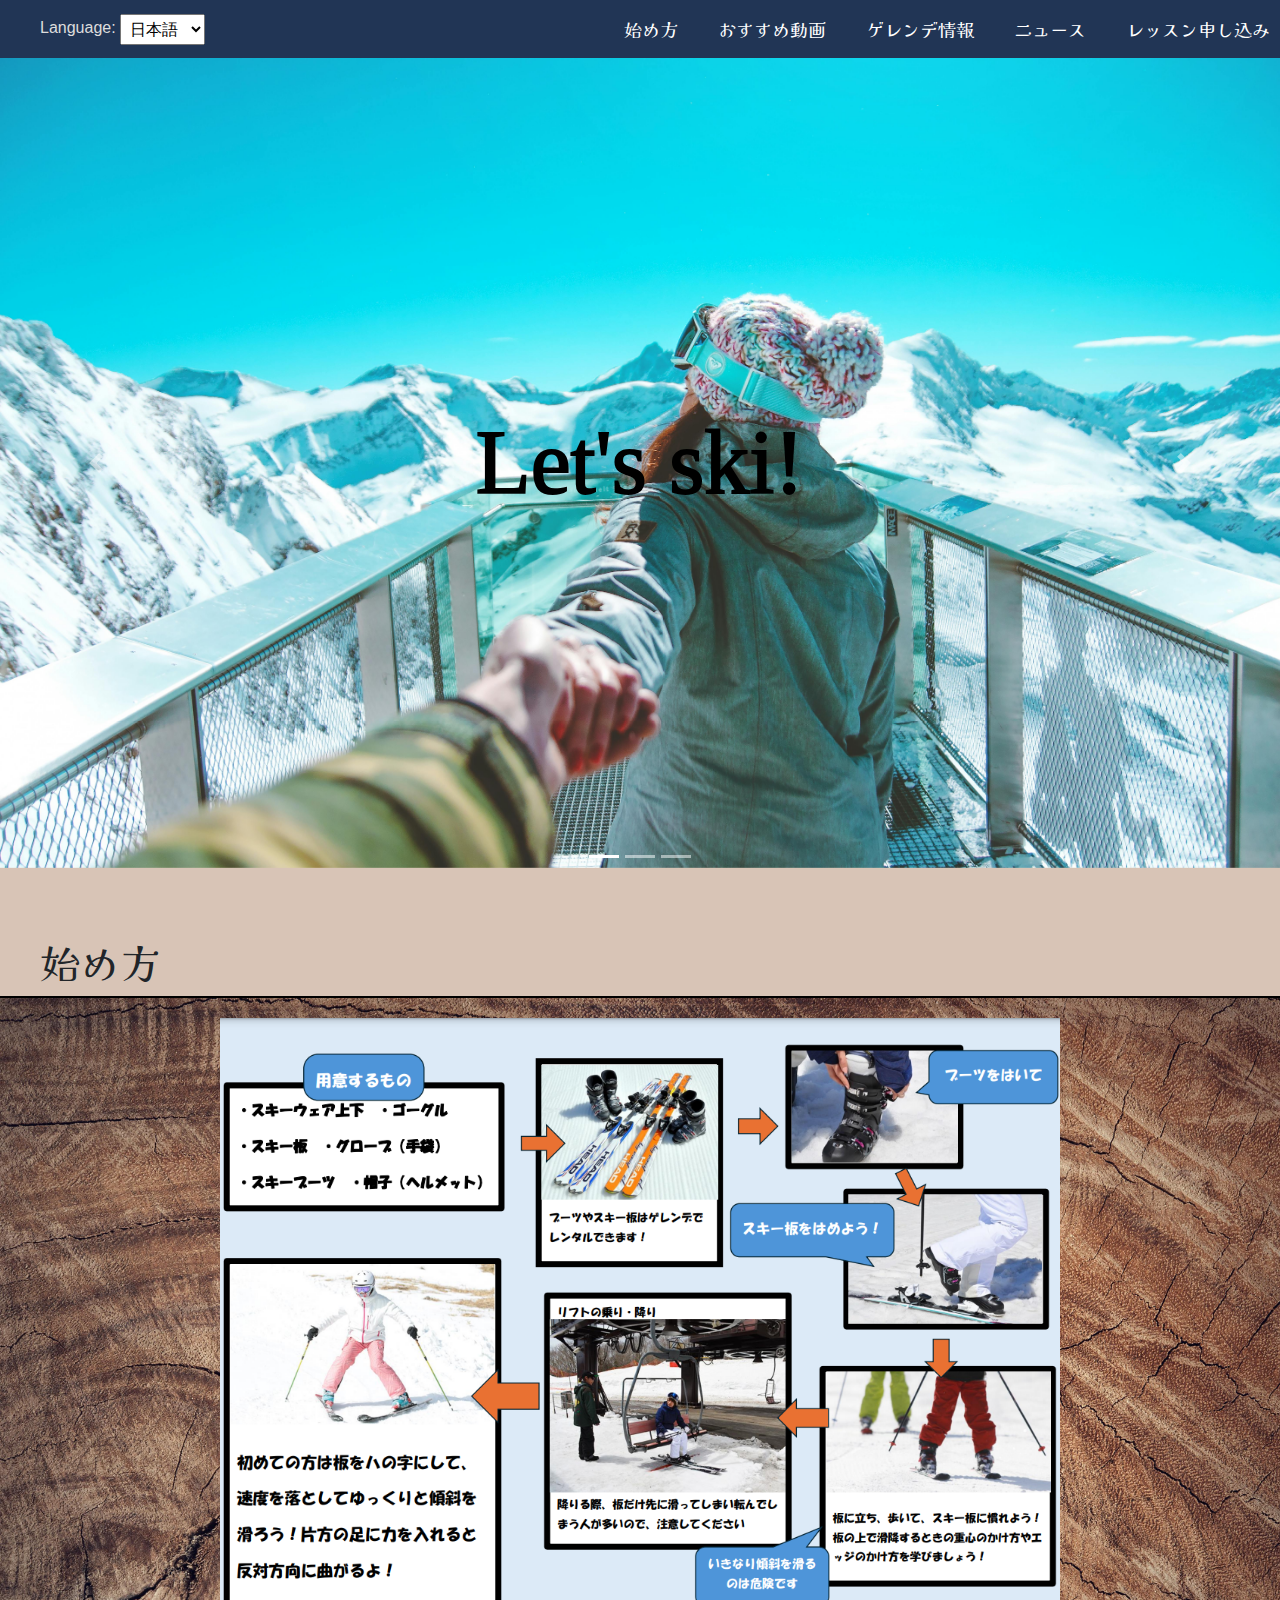
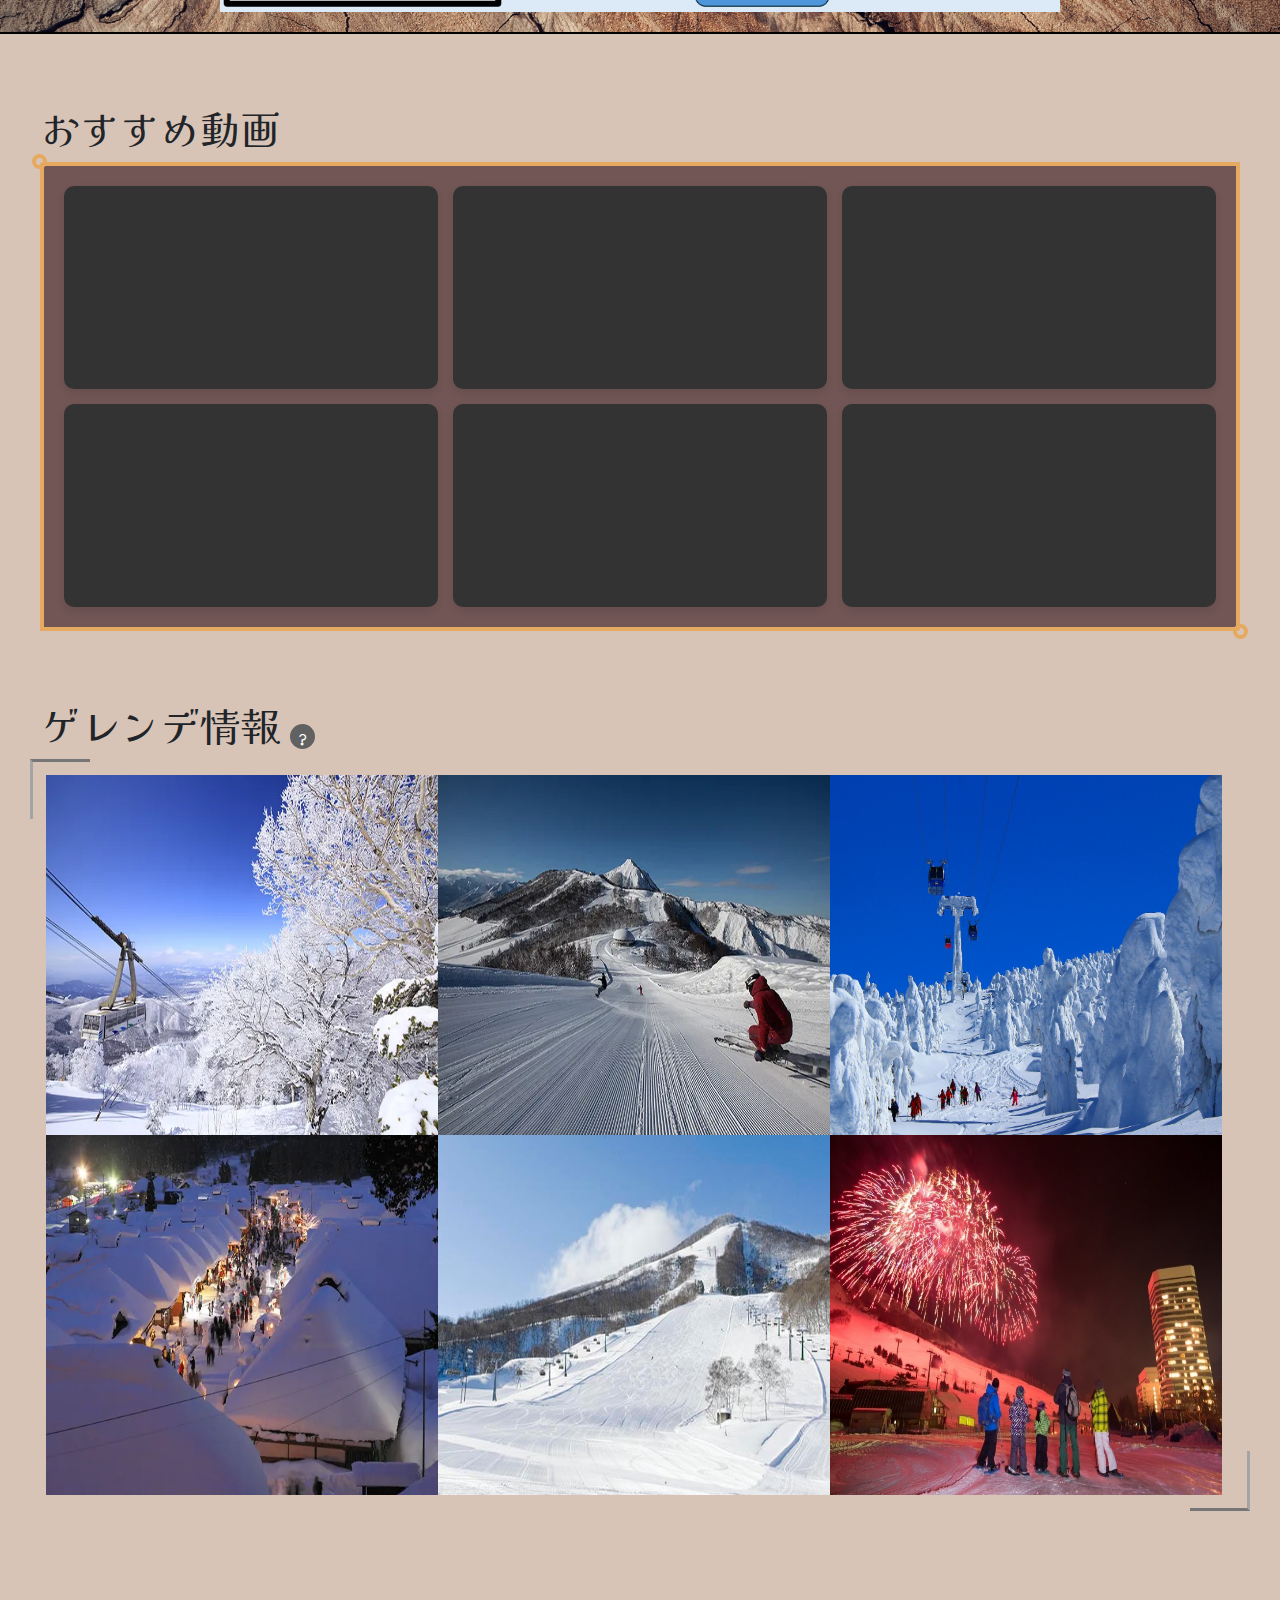
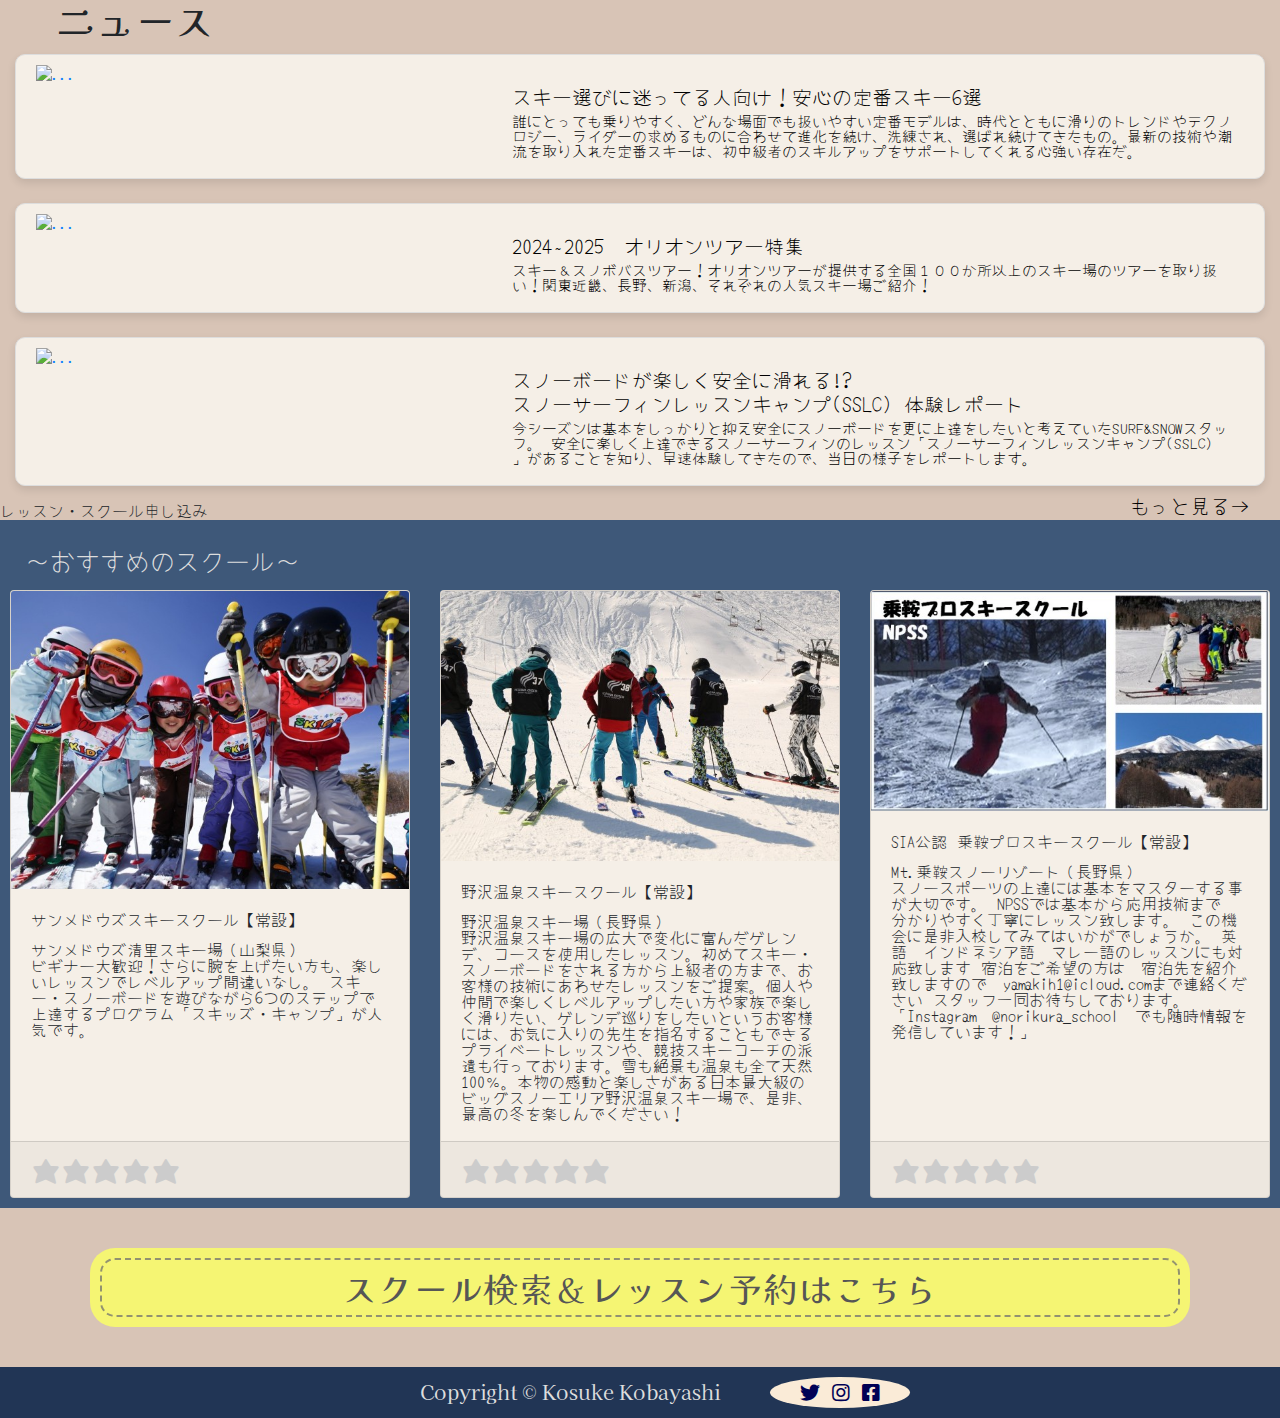
==== commit 8aca83f5: "save5" ====
--- a/index.html
+++ b/index.html
@@ -96,7 +96,7 @@
     <!-- 始め方 -->
   <section>
        <div class="purpose">
-         <h1 id="Purpose">始め方</h1>
+         <h2 id="Purpose">始め方</h1>
          <div class="mokume">
         <img src="./assets/html/スクリーンショット 2025-02-27 135308.png" alt="" class="howtoStart" id="displayImage">
       </div>
@@ -106,7 +106,7 @@
   </section>
     <!-- 動画 -->
   <section class="movie">
-    <h1 id="Movie">おすすめ動画</h1>
+    <h2 id="Movie">おすすめ動画</h2>
     <div class="video-grid">
       <div class="video-item">
         <iframe width="560" height="315" src="https://www.youtube.com/embed/0PSW9ZRLASc?si=Y-h5UZjvOY9mQq6L" title="YouTube video player" frameborder="0" allow="accelerometer; autoplay; clipboard-write; encrypted-media; gyroscope; picture-in-picture; web-share" referrerpolicy="strict-origin-when-cross-origin" allowfullscreen></iframe>
@@ -135,7 +135,7 @@
   <!-- ゲレンデ -->
   <section class="gelande">
     <div class="gelandetag">
-   <h1 id="Gelande">ゲレンデ情報</h1>
+   <h2 id="Gelande">ゲレンデ情報</h2>
    <div class="help-button">?
     <div class="tooltip" id="tooltip">気になる写真をクリックすると<br>ゲレンデの公式ホームページへとぶことができます。</div>
    </div></div>
@@ -166,7 +166,7 @@
   
   <!-- ニュース -->
   <section class="news">
-    <h1 id="News">ニュース</h1>
+    <h2 id="News">ニュース</h2>
     <ul class="list-unstyled">
       <a href="https://surfsnow.jp/article/ski-snowboard/detail/basicski2025/">
         <li class="media">
@@ -210,7 +210,7 @@
     <h1 id="Lesson">レッスン・スクール申し込み</h1>
 
     <div class="recomendLesson">
-      <h2 class="recomendText" id="Osusume">～おすすめのスクール～</h2>
+      <h3 class="recomendText" id="Osusume">～おすすめのスクール～</h3>
     <div class="card-deck">
       <div class="card">
         <a href="https://steach.jp/snow/school/detail.php?id=1029"><img src="./assets/html/get-resimg.jpg" class="card-img-top" alt="..."></a>
--- a/assets/html/style.css
+++ b/assets/html/style.css
@@ -52,7 +52,7 @@
  
 }
 
-h1{
+h2{
   
     font-family: "Kaisei Opti", serif;
     font-weight: 400;
@@ -69,10 +69,6 @@
       background-color:#213555;
       
 }
-
- 
-
-
 .language-selector {
   margin: 10px;
   font-family: Arial, sans-serif;
@@ -140,8 +136,6 @@
   object-fit: cover;
 }
 #title{
-  /* border-color: #ddd; */
-  /* font-family: Georgia; */
   font-family: Times New Roman;
   display: flex;
   flex-direction: row;
@@ -242,6 +236,13 @@
     right: 0;
   }
 }
+@media screen and (max-width:500px){
+  #title{
+    font-size: 60px;
+  }
+}
+
+
 
 /*hazime*/
 .mokume{
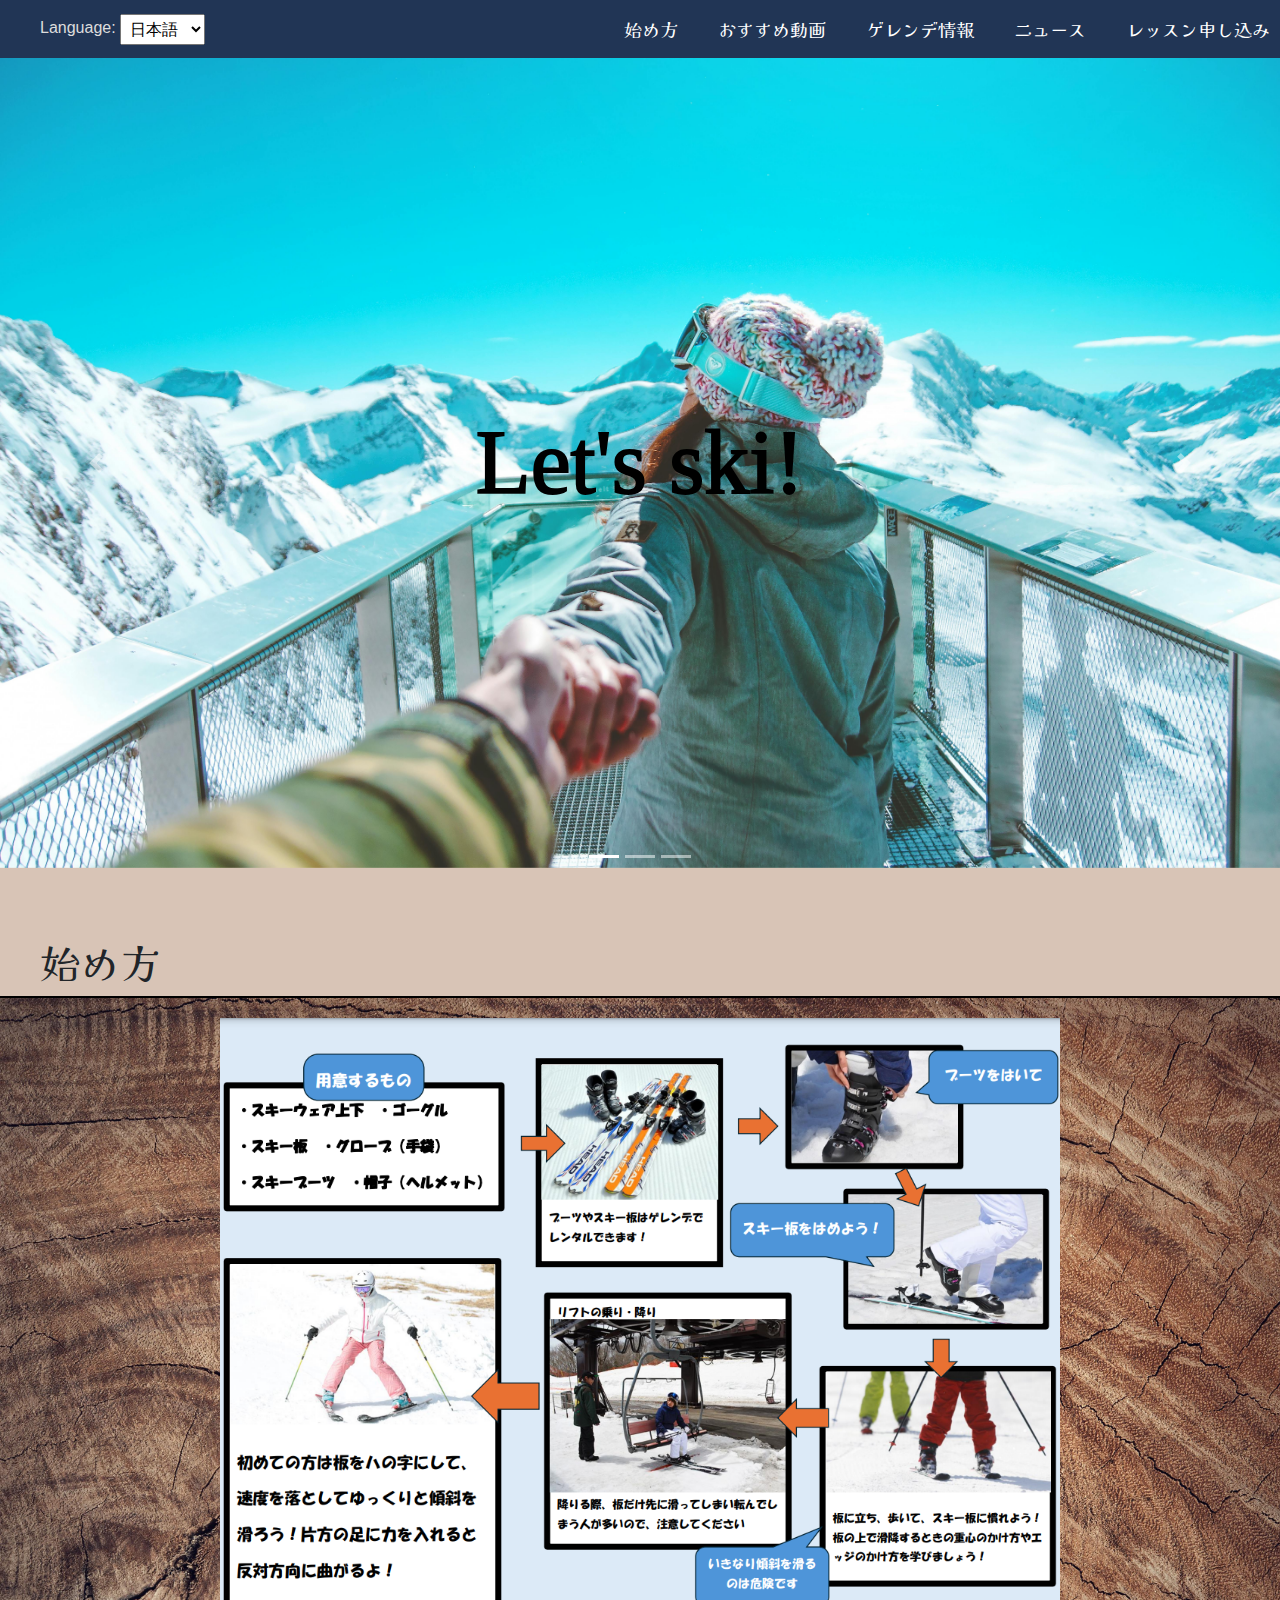
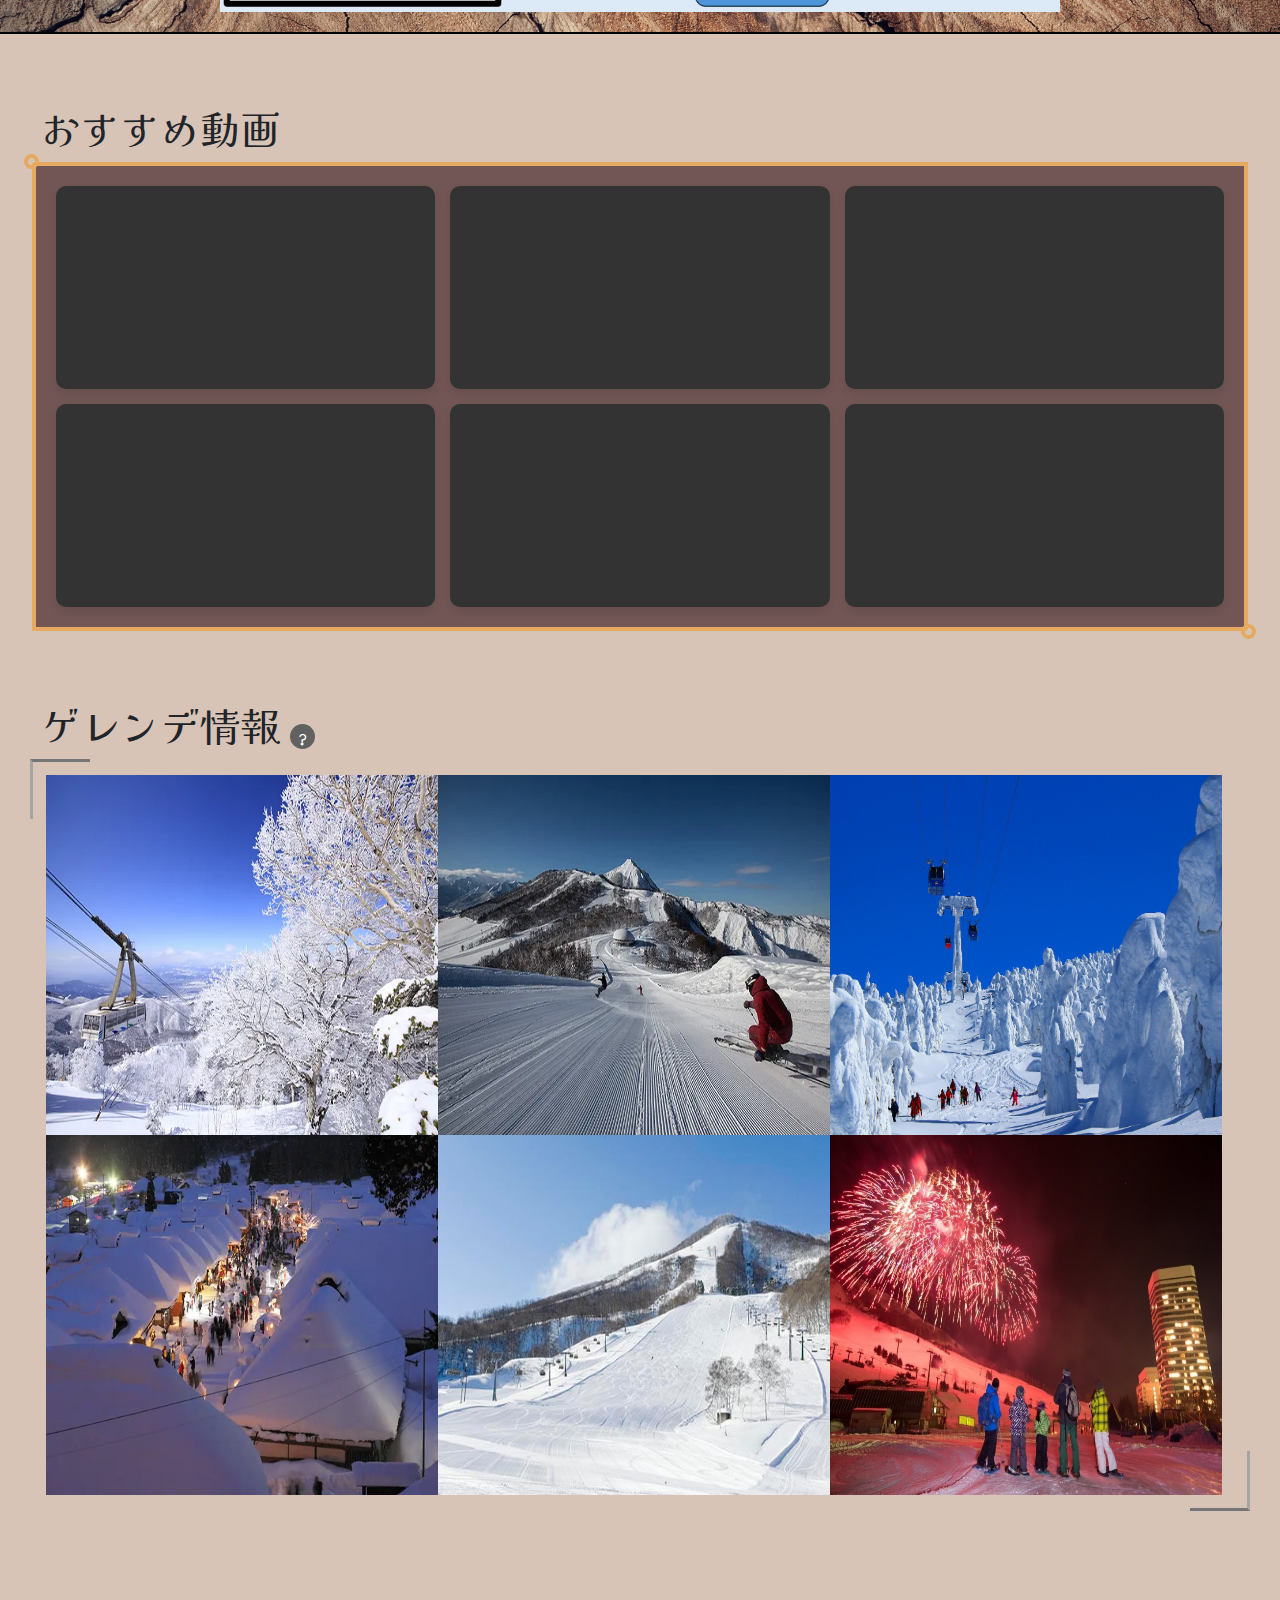
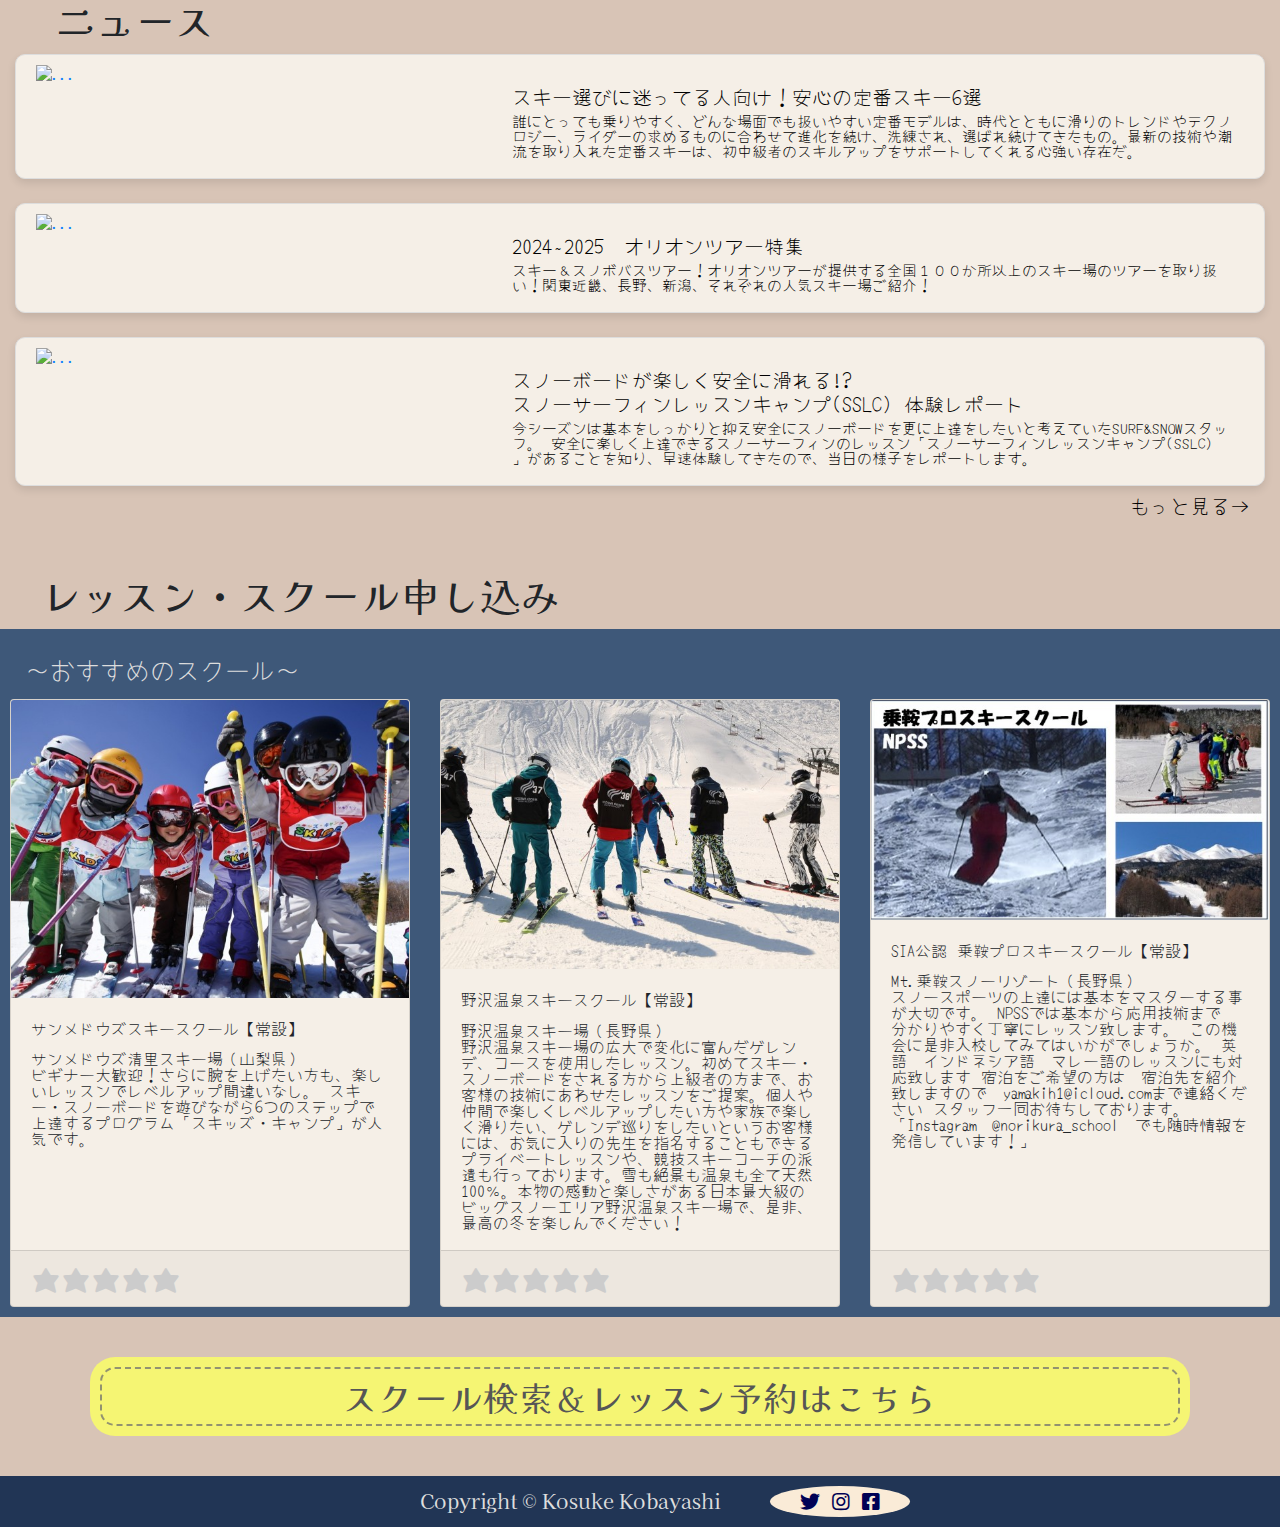
==== commit 08fc98d4: "save" ====
--- a/index.html
+++ b/index.html
@@ -207,7 +207,7 @@
   
   <!-- レッスン -->
   <section class="lesson">
-    <h1 id="Lesson">レッスン・スクール申し込み</h1>
+    <h2 id="Lesson">レッスン・スクール申し込み</h2>
 
     <div class="recomendLesson">
       <h3 class="recomendText" id="Osusume">～おすすめのスクール～</h3>
@@ -219,7 +219,7 @@
           <p class="card-text" id="m4">サンメドウズ清里スキー場（山梨県）<br>ビギナー大歓迎！さらに腕を上げたい方も、楽しいレッスンでレベルアップ間違いなし。
             スキー・スノーボードを遊びながら6つのステップで上達するプログラム「スキッズ・キャンプ」が人気です。</p>
 
-            <!-- From Uiverse.io by PriyanshuGupta28 --> 
+           
         </div>
         <div class="card-footer">
           <small class="text-muted">
--- a/assets/html/style.css
+++ b/assets/html/style.css
@@ -212,13 +212,10 @@
     background: black;
     transition: 0.3s;
   }
-  
-  /* チェックボックスを隠す */
   .menu-checkbox {
     display: none;
   }
-  
-  /* メニュー開閉のアニメーション */
+
   .menu-checkbox:checked + .menu-button span:nth-child(1) {
     transform: translateY(10px) rotate(45deg);
   }
@@ -230,8 +227,6 @@
   .menu-checkbox:checked + .menu-button span:nth-child(3) {
     transform: translateY(-10px) rotate(-45deg);
   }
-  
-  /* メニュー表示 */
   .menu-checkbox:checked ~ .menu {
     right: 0;
   }
@@ -290,7 +285,7 @@
   display: grid;
   grid-template-columns: repeat(auto-fit, minmax(300px, 1fr));
   gap: 15px;
-  max-width: 1200px;
+  width: 95%;
   margin: 0 auto;
 }
 .video-grid:before,.video-grid:after
@@ -343,8 +338,6 @@
 
 
 /* gelande */
-
-/* ボタンのスタイル */
 .gelandetag{
   display: flex;
   align-items: end;
@@ -504,7 +497,6 @@
   padding: 10px;
 }
 
-/* 2 */
 .newslists{
   display: flex;
   flex-direction: row;
@@ -520,8 +512,6 @@
   transition: transform 0.3s ease;
 }
 
-
-/* From Uiverse.io by PriyanshuGupta28 */ 
 .rating {
   display: inline-block;
 }
@@ -545,7 +535,7 @@
 .rating input:checked ~ label,
 .rating label:hover,
 .rating label:hover ~ label {
-  color: #6f00ff;
+  color: #fad311;
   transition: color 0.3s;
 }
 
@@ -678,13 +668,12 @@
   text-align: center;
   font-size: 24px;
   cursor: pointer;
-  display: none; /* 初期状態では非表示 */
+  display: none;
   align-items: center;
   justify-content: center;
   box-shadow: 0 4px 6px rgba(0, 0, 0, 0.1);
 }
 
-/* ホバー時のスタイル */
 #scrollTopBtn:hover {
   background-color: #53a5fd;
 }
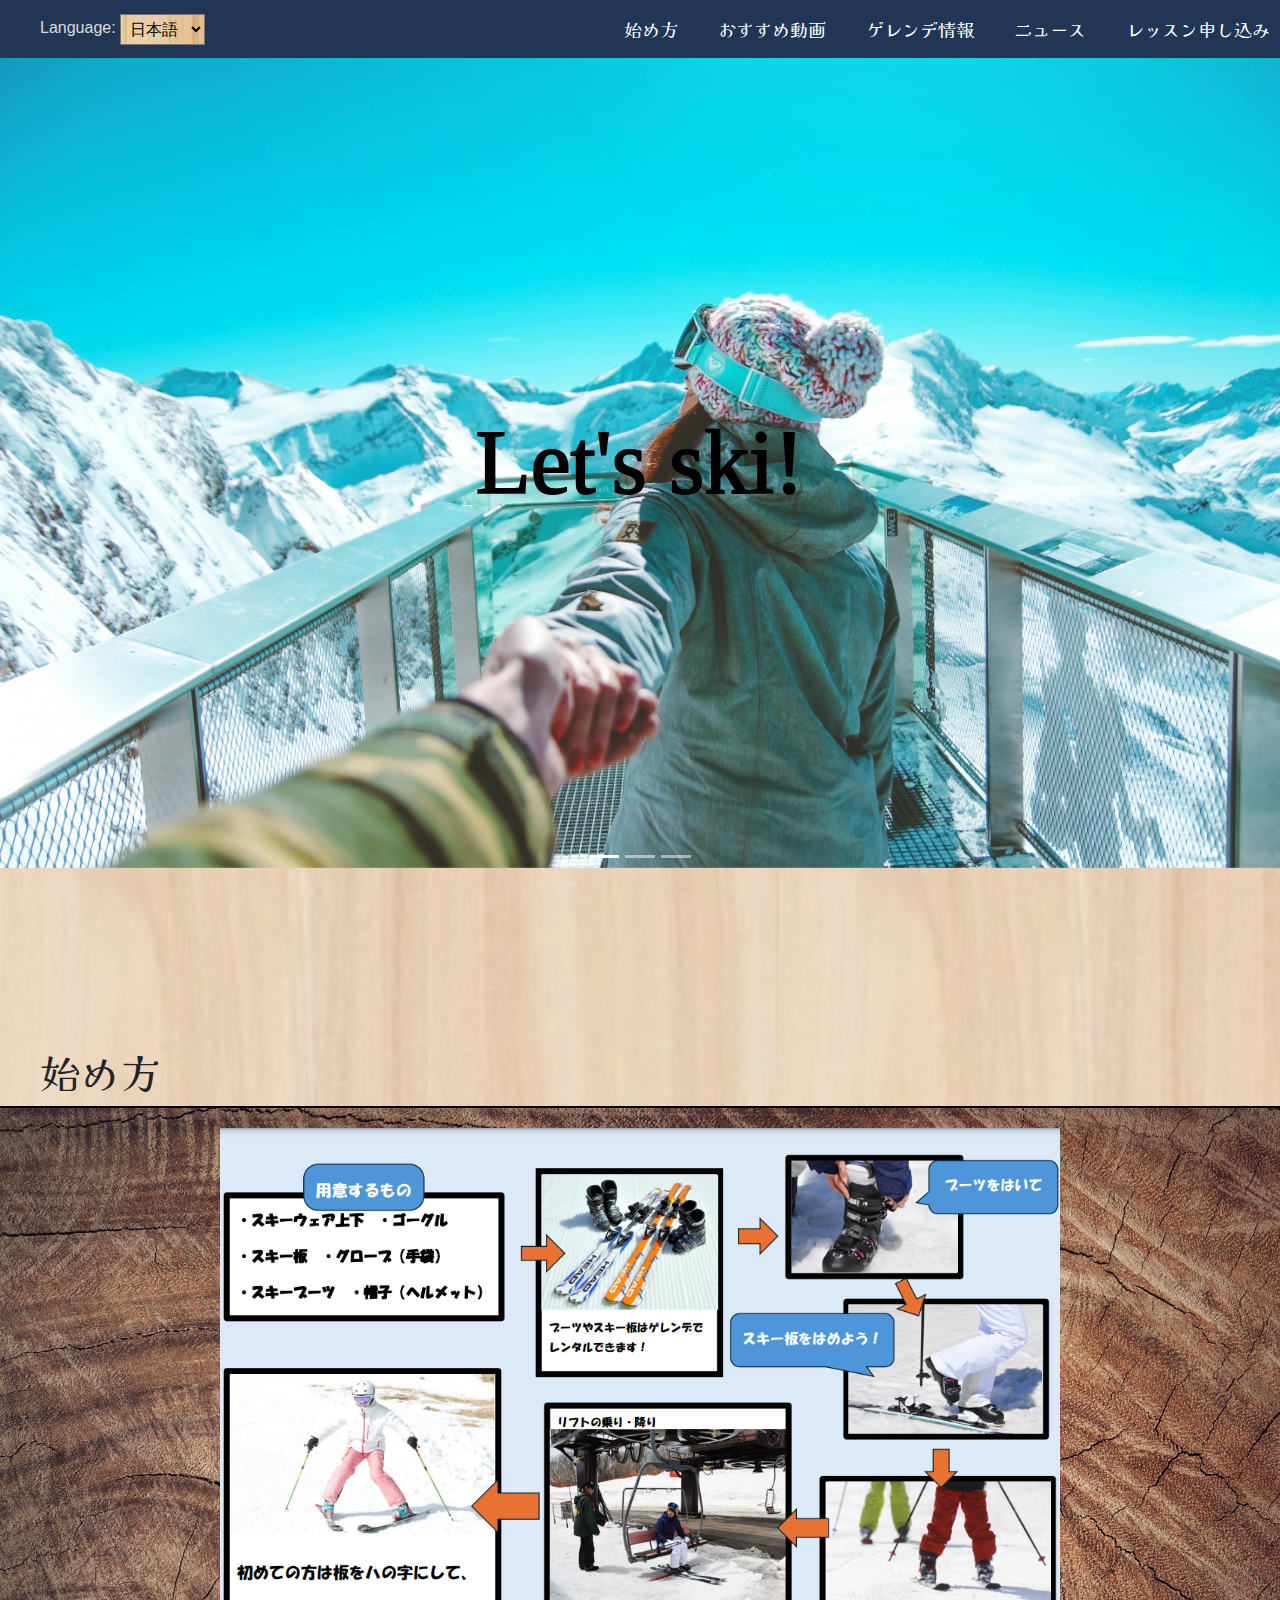
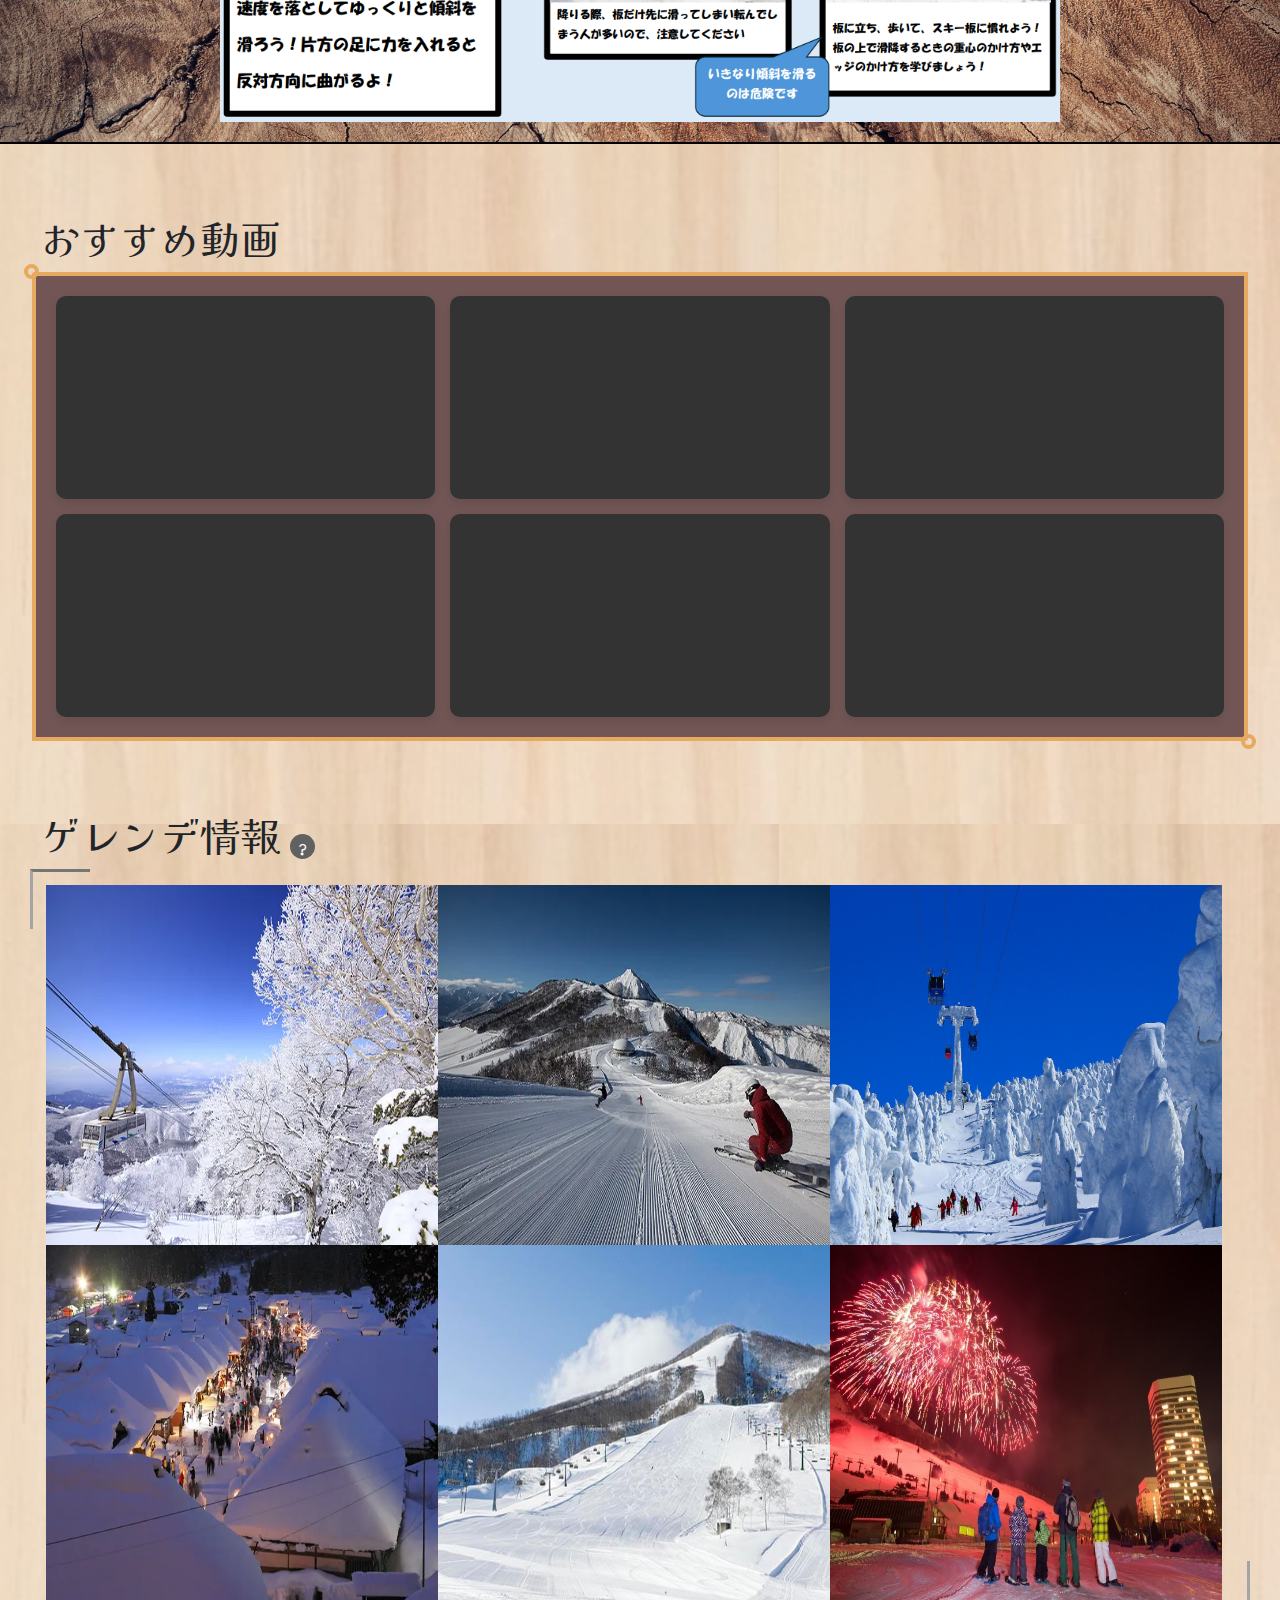
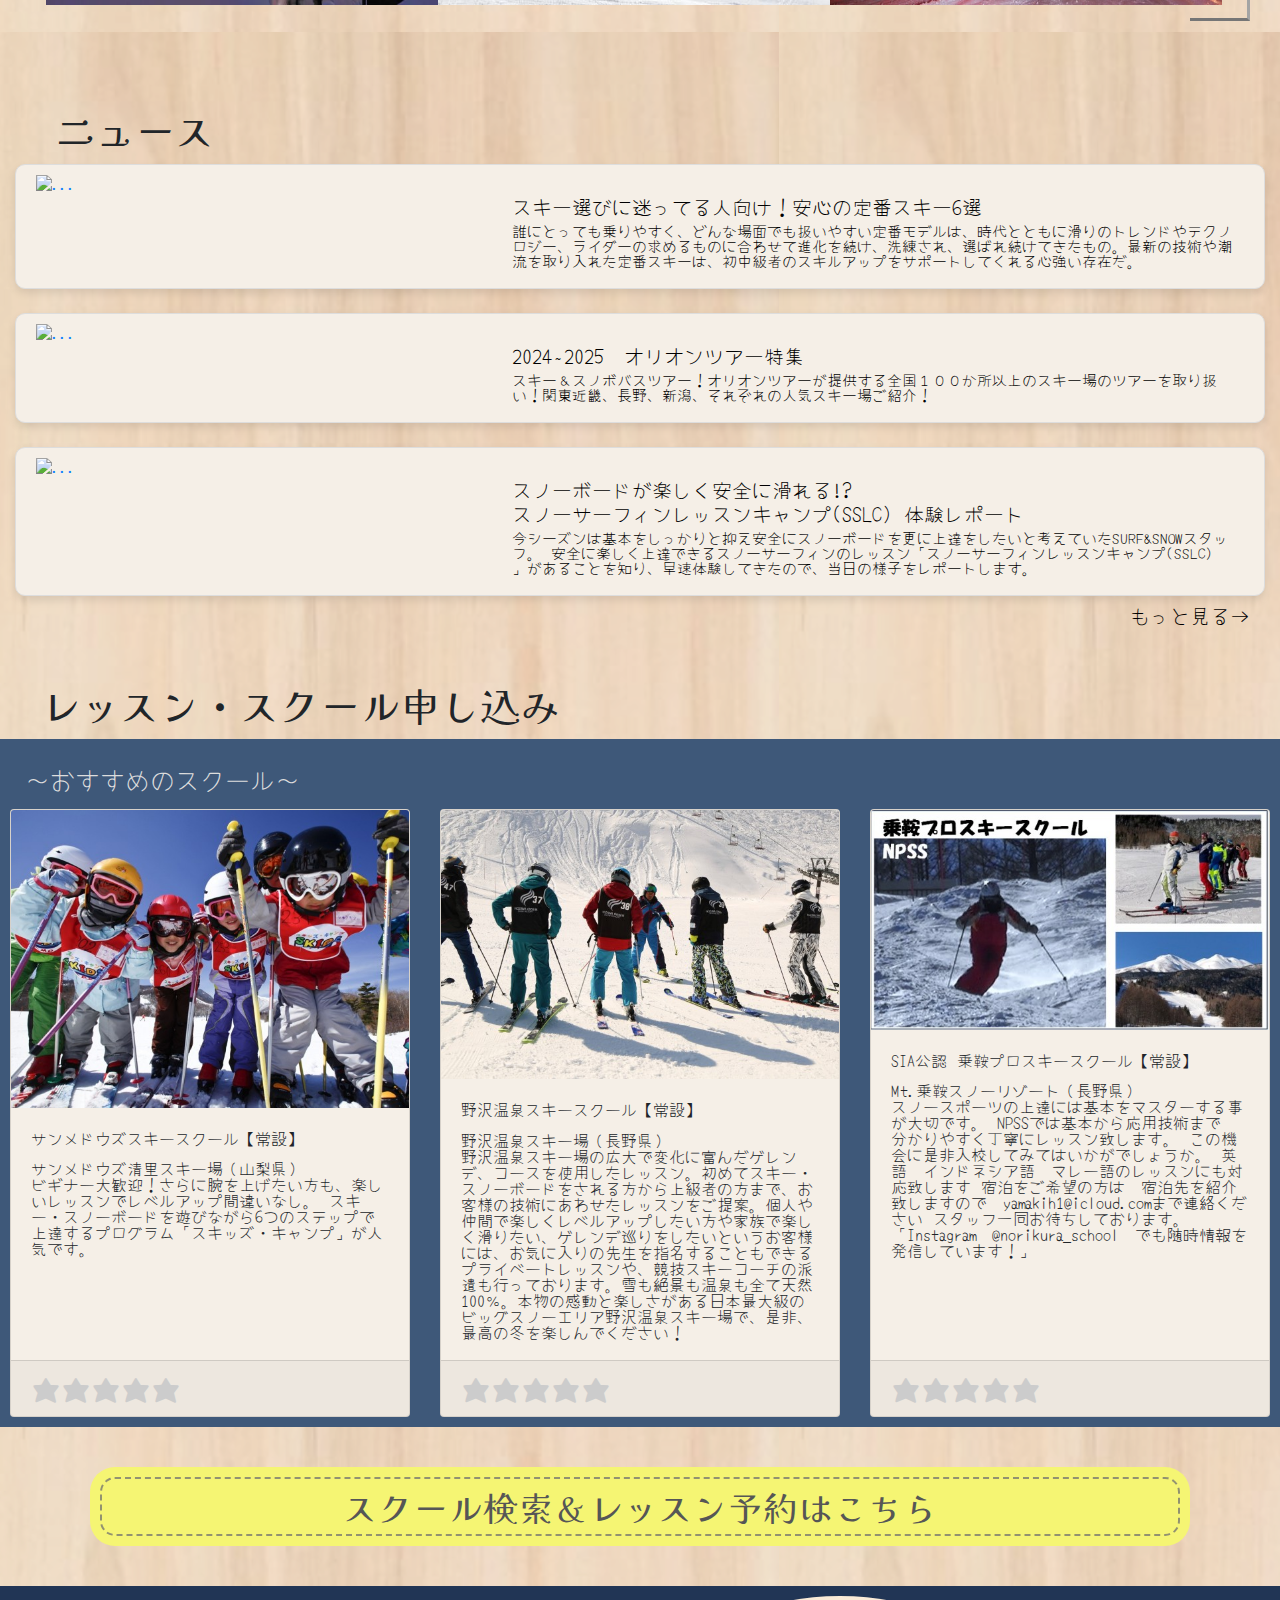
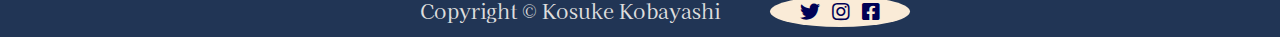
==== commit a535eaf0: "save" ====
--- a/index.html
+++ b/index.html
@@ -29,7 +29,7 @@
               <ul class="nav">
                 
                 <div class="language-selector">
-                  <label for="language">Language:</label>
+                  <label for="language" class="selectColor">Language:</label>
                   <select id="language" onchange="changeLanguage()">
                       <option value="ja">日本語</option>
                       <option value="en">English</option>
@@ -297,7 +297,7 @@
     <div>
     <a href="https://steach.jp/snow/" class="yoyakuLink" id="Yoyaku">スクール検索＆レッスン予約はこちら</a></div>
   </section>
-  <button id="scrollTopBtn" onclick="scrollToTop()">▲</button>
+  <button id="scrollTopBtn" class="scrollTopBtn" onclick="scrollToTop()">▲</button>
 
   <script src="./assets/html/script.js"></script>
   <script src="https://code.jquery.com/jquery-3.4.1.slim.min.js" integrity="sha384-J6qa4849blE2+poT4WnyKhv5vZF5SrPo0iEjwBvKU7imGFAV0wwj1yYfoRSJoZ+n" crossorigin="anonymous"></script>
--- a/assets/html/style.css
+++ b/assets/html/style.css
@@ -2,6 +2,7 @@
 * {
   margin: 0;
   padding: 0;
+  background-image: url(./mokume01.png);
 }
 
 /* ロード */
@@ -43,7 +44,8 @@
   font-family: "Yomogi", cursive;
   font-weight: 400;
   font-style: normal;
-  background-color: #D8C4B6;
+  background-image: url(./mokume04.png);
+  /* background-color: #D8C4B6; */
   margin: 0px;
 }
 
@@ -83,7 +85,13 @@
 select {
   padding: 5px;
   font-size: 16px;
-}
+  /* background-color: red; */
+
+  option{
+    background-color: red;
+  }
+}
+
 
 
 
@@ -149,7 +157,7 @@
   -webkit-text-stroke-color: black;
 }
 @media screen and (max-width:890px){
-  h1{
+  h2{
     font-size: 30px;
   }
   .carousel slide{
@@ -231,6 +239,12 @@
     right: 0;
   }
 }
+
+@media screen and (min-width:1500px){
+  #title{
+    font-size: 130px;
+  }
+}
 @media screen and (max-width:500px){
   #title{
     font-size: 60px;
@@ -240,6 +254,9 @@
 
 
 /*hazime*/
+.purpose{
+  margin-top: 110px;
+}
 .mokume{
   margin: 0;
   position: relative;
@@ -661,8 +678,8 @@
   right: 20px;
   width: 50px;
   height: 50px;
-  background-color: #8bc0f8;
-  color: white;
+  background-color: rgb(255, 144, 144);
+  color: rgb(255, 255, 255);
   border: none;
   border-radius: 50%;
   text-align: center;
@@ -673,7 +690,9 @@
   justify-content: center;
   box-shadow: 0 4px 6px rgba(0, 0, 0, 0.1);
 }
-
+/* .scrollTopBtn{
+  background-color: #5aa4f2;
+} */
 #scrollTopBtn:hover {
   background-color: #53a5fd;
 }
@@ -681,7 +700,7 @@
 
 
 /* foot */
-footer {
+footer{
   text-align: center;
   background-color: #213555;
   padding: 10px;
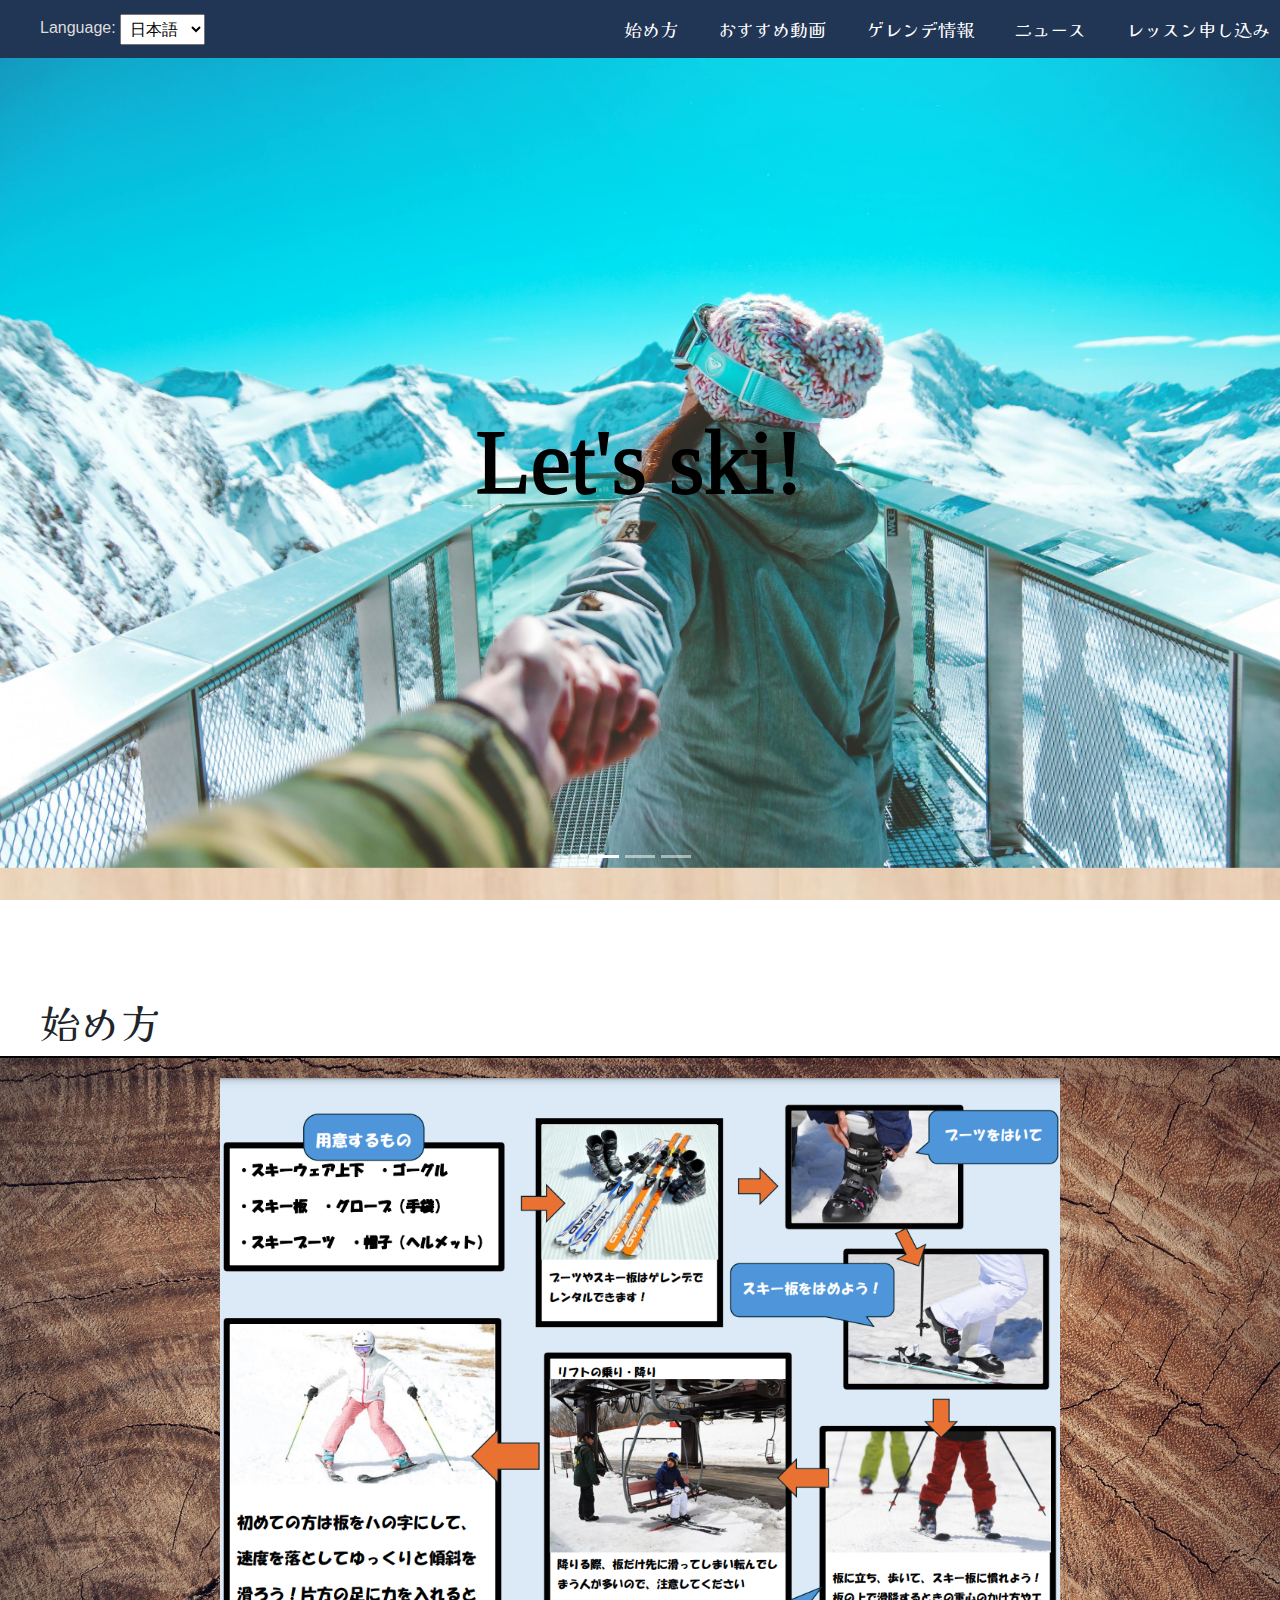
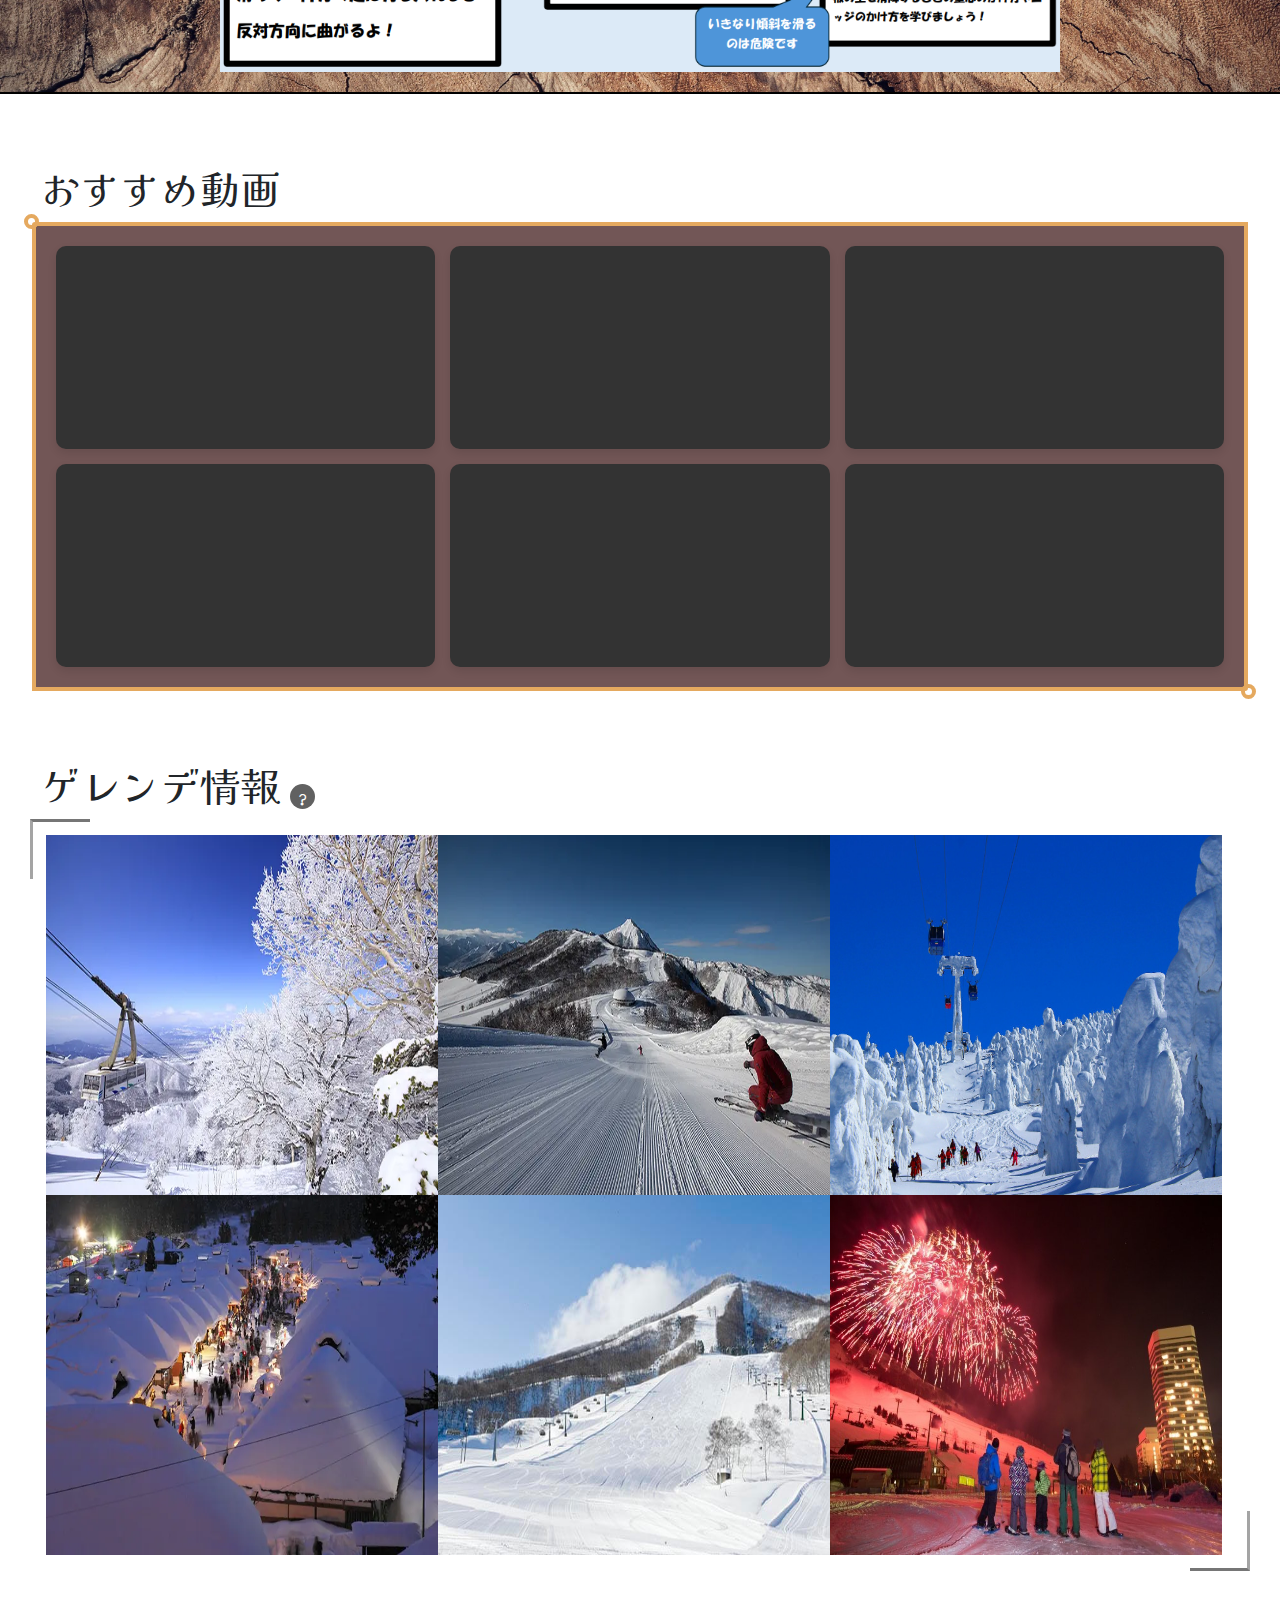
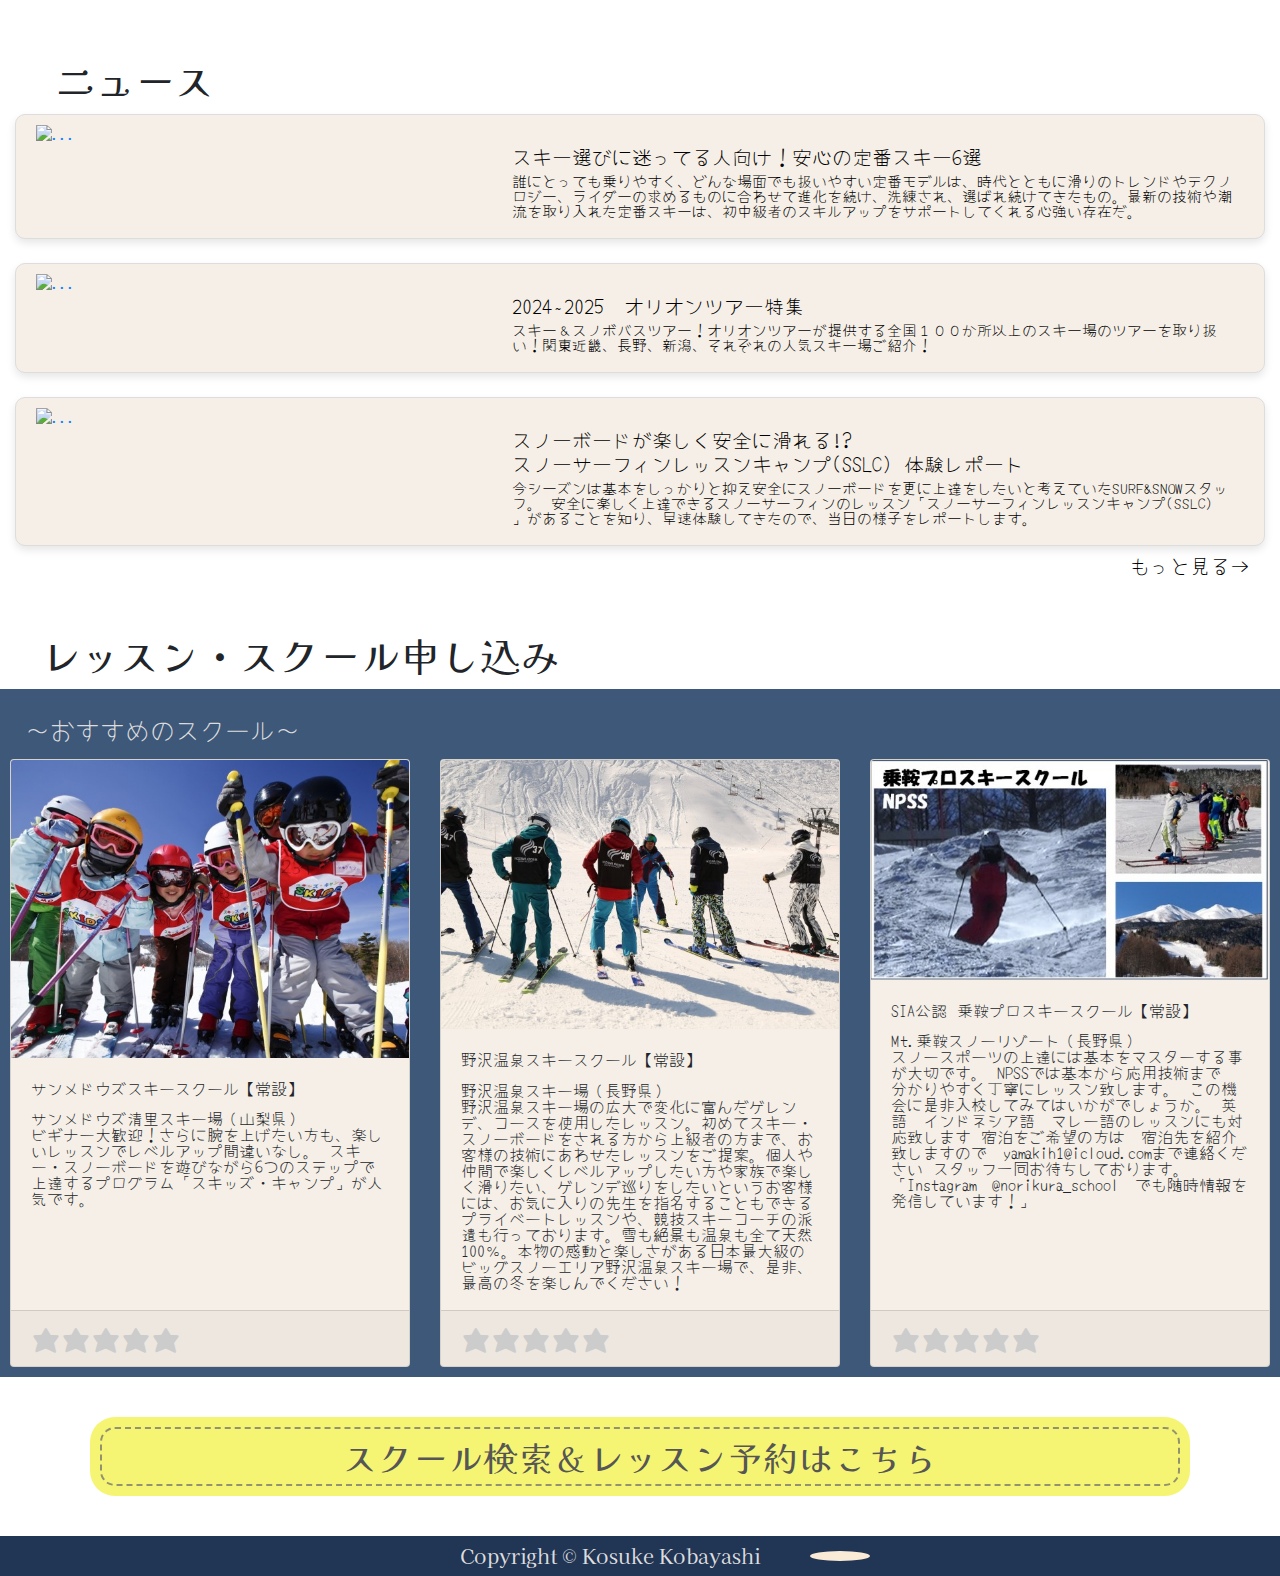
==== commit 96a1aa14: "save" ====
--- a/index.html
+++ b/index.html
@@ -309,9 +309,9 @@
     <div class="bottom">
       <small class="footmyName">Copyright © Kosuke Kobayashi</small>
       <div class="icons">
-        <i class="fab fa-twitter" id="tw"></i>
+        <!-- <i class="fab fa-twitter" id="tw"></i>
         <i class="fab fa-instagram" id="in"></i>
-        <i class="fab fa-facebook-square" id="fa"></i>
+        <i class="fab fa-facebook-square" id="fa"></i> -->
       </div>
     </div>
   </footer>
--- a/assets/html/style.css
+++ b/assets/html/style.css
@@ -2,7 +2,6 @@
 * {
   margin: 0;
   padding: 0;
-  background-image: url(./mokume01.png);
 }
 
 /* ロード */
@@ -34,18 +33,16 @@
 }
 
 
-
-
-
 .humber{
   display: none;
 }
+
 body{
   font-family: "Yomogi", cursive;
   font-weight: 400;
   font-style: normal;
   background-image: url(./mokume04.png);
-  /* background-color: #D8C4B6; */
+  background-attachment: fixed;
   margin: 0px;
 }
 
@@ -85,16 +82,7 @@
 select {
   padding: 5px;
   font-size: 16px;
-  /* background-color: red; */
-
-  option{
-    background-color: red;
-  }
-}
-
-
-
-
+}
 
 .list {
   font-family: "Kaisei Opti", serif;
@@ -255,7 +243,7 @@
 
 /*hazime*/
 .purpose{
-  margin-top: 110px;
+  margin-top: 60px;
 }
 .mokume{
   margin: 0;
@@ -678,7 +666,7 @@
   right: 20px;
   width: 50px;
   height: 50px;
-  background-color: rgb(255, 144, 144);
+  background-color: rgb(119, 201, 255);
   color: rgb(255, 255, 255);
   border: none;
   border-radius: 50%;
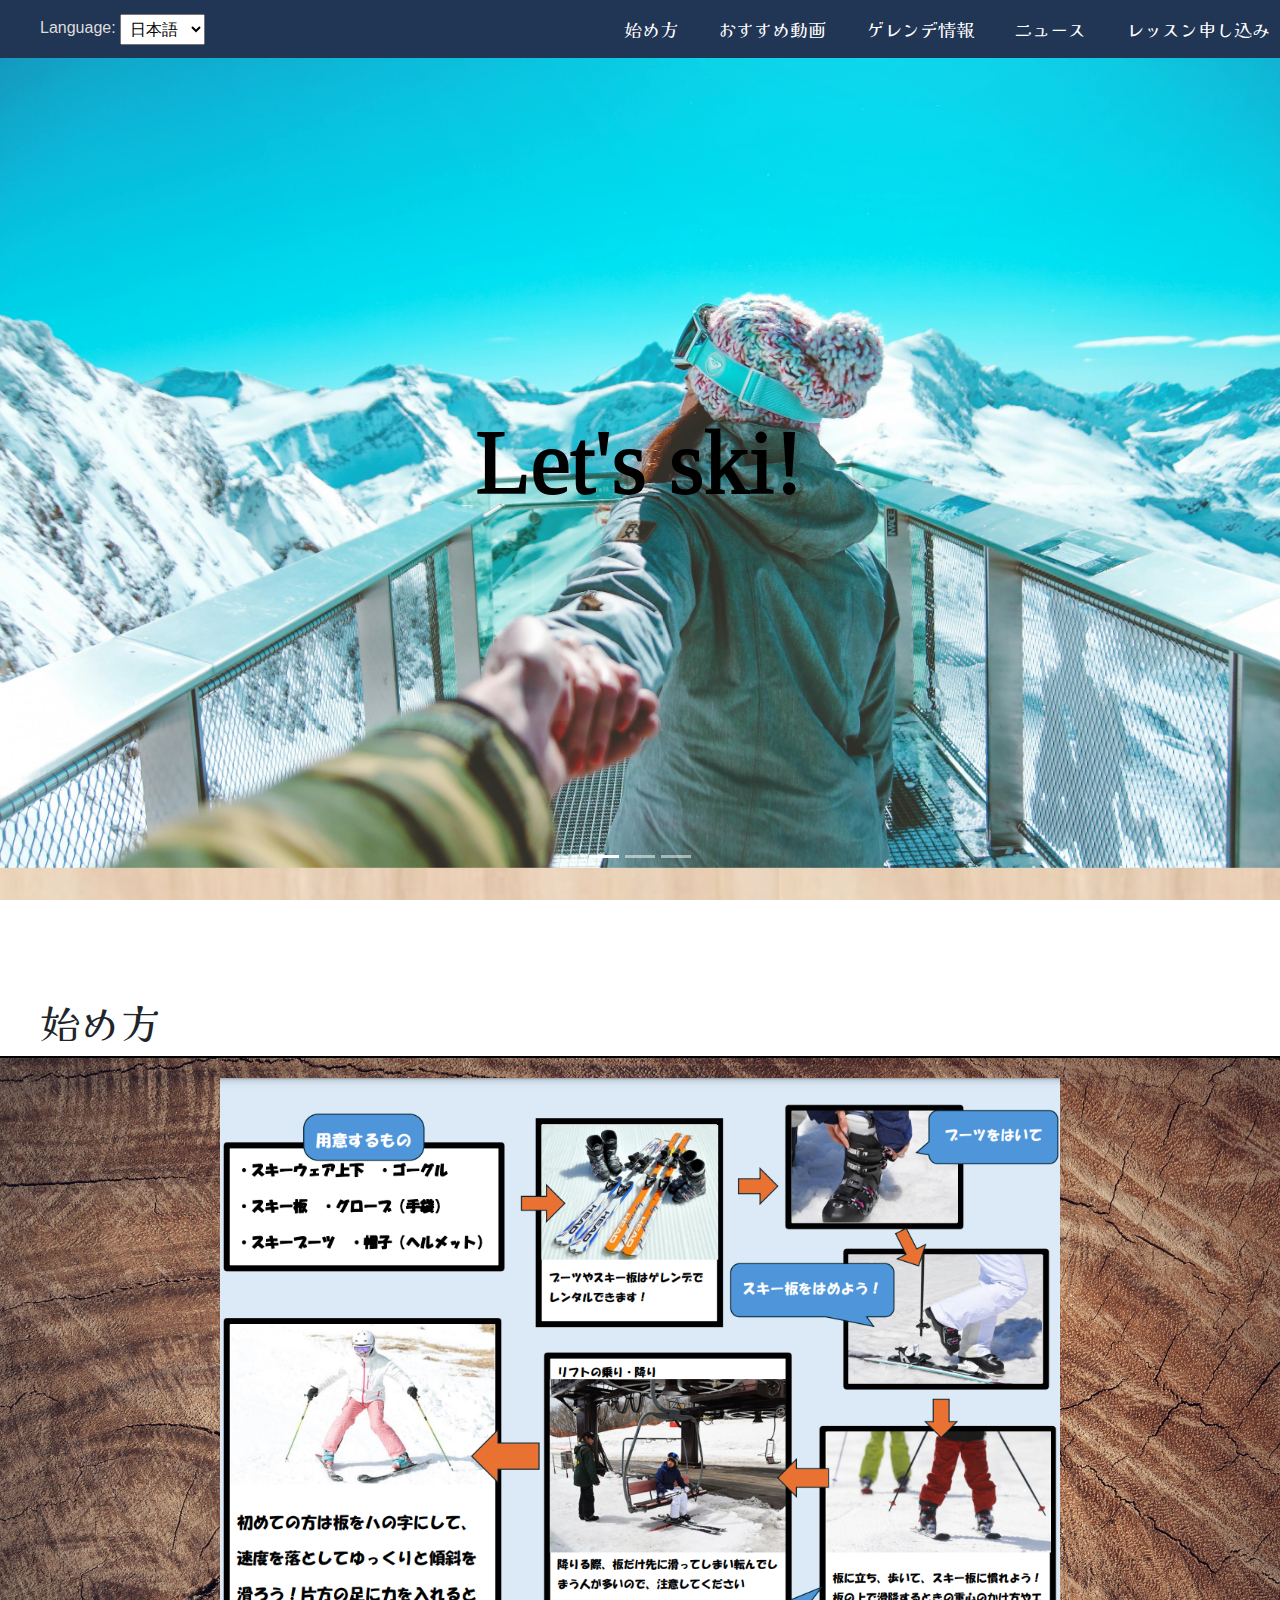
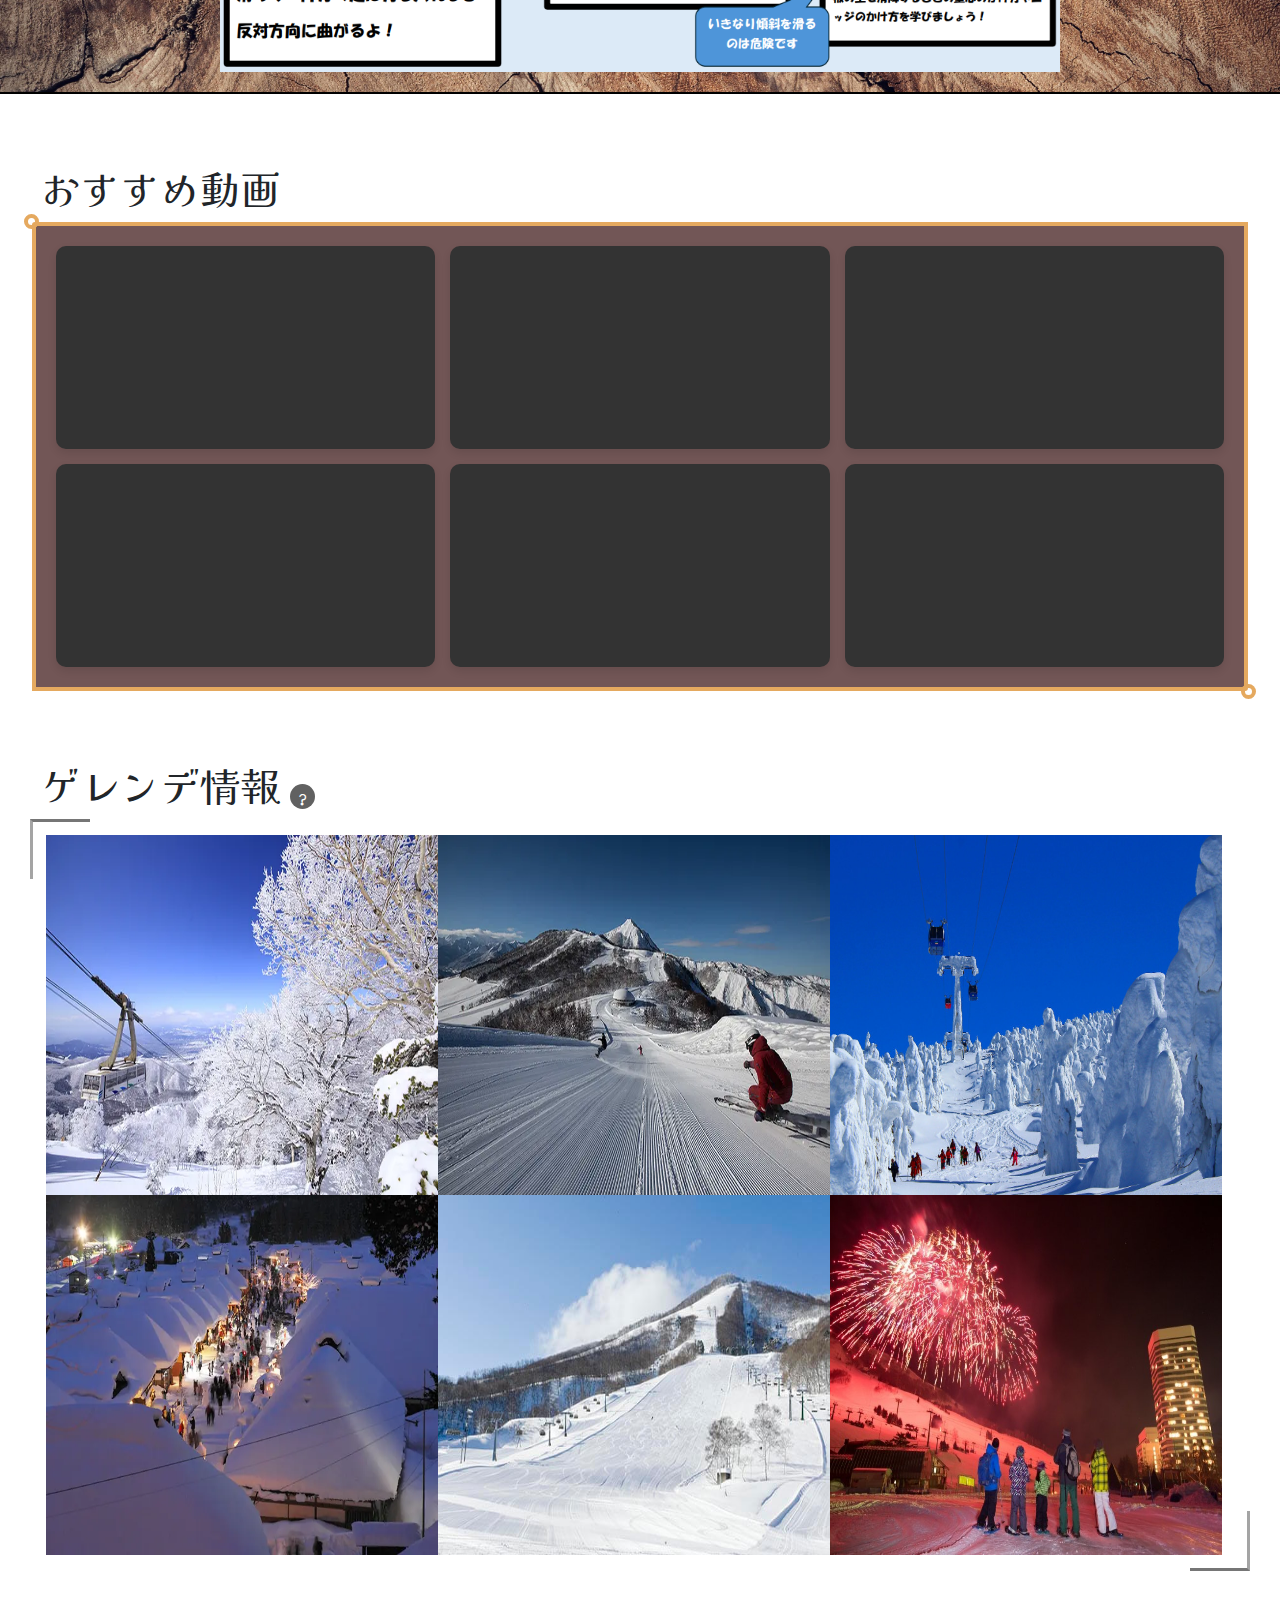
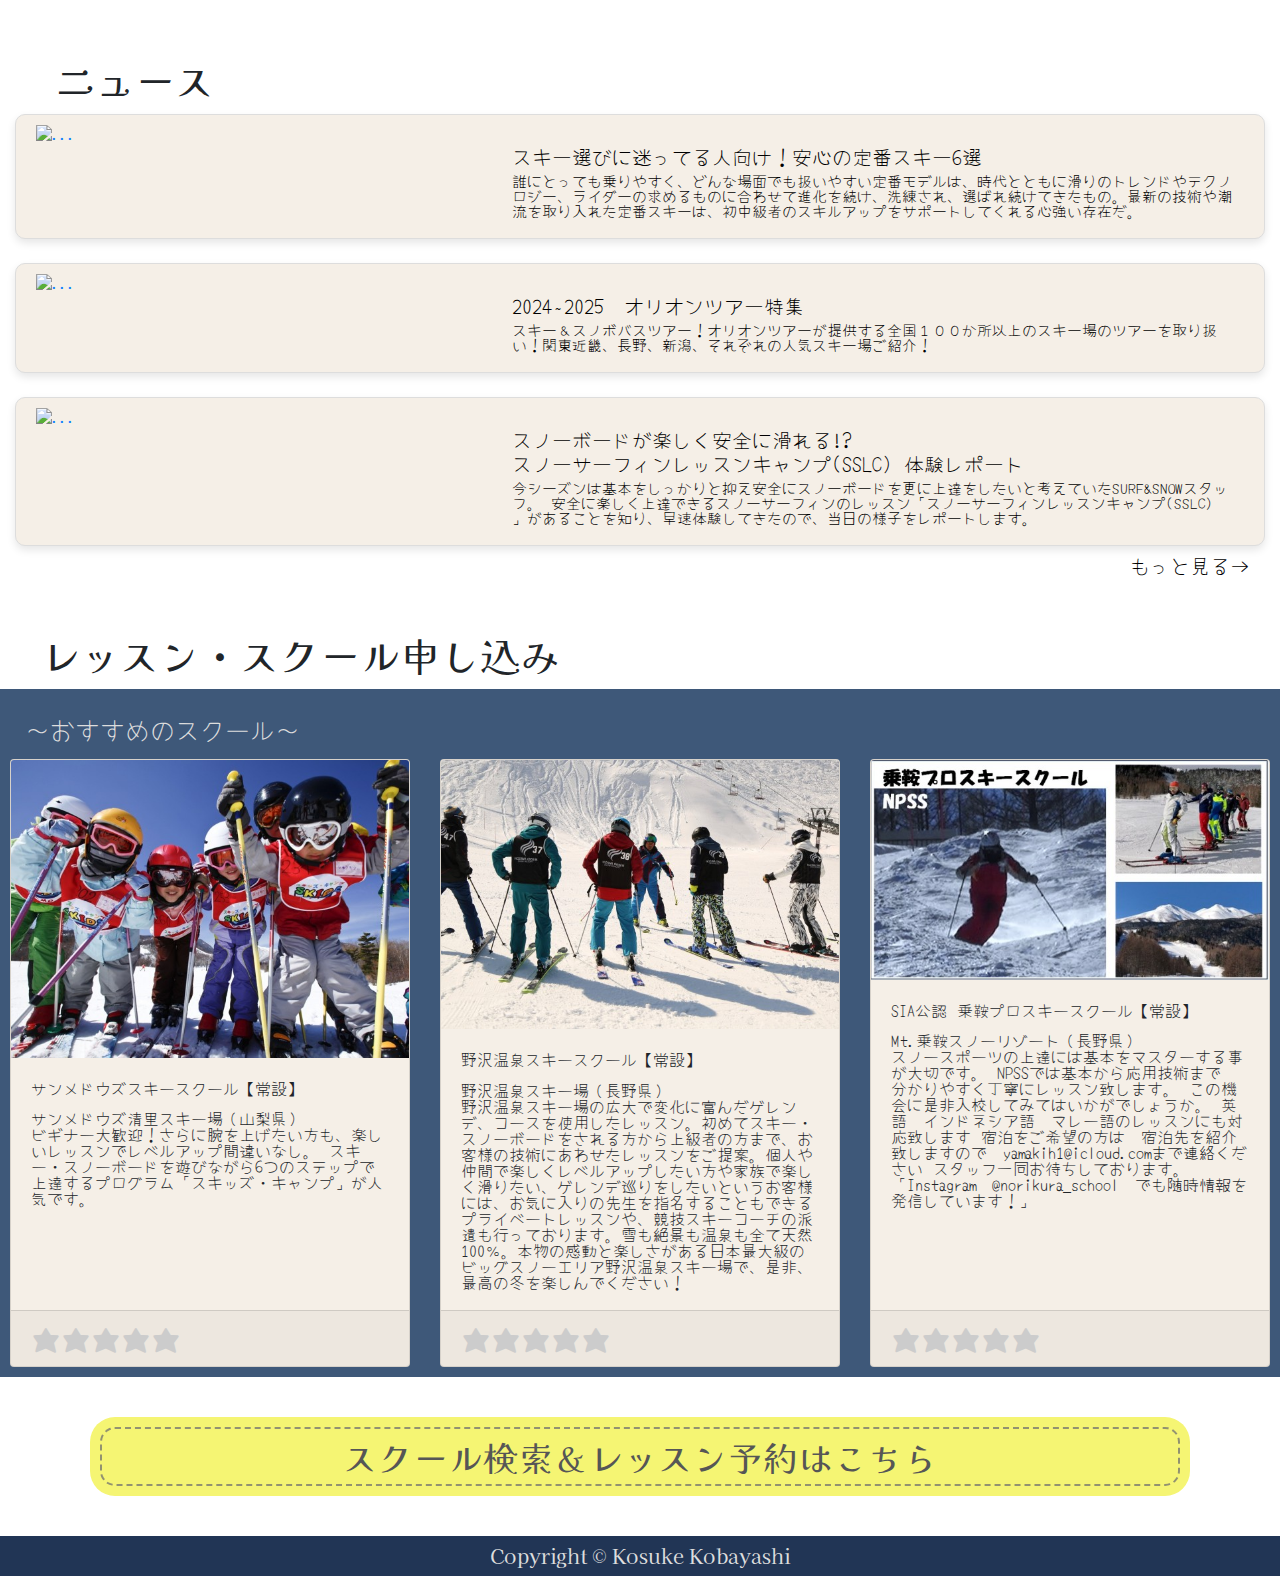
==== commit c50ff997: "save" ====
--- a/index.html
+++ b/index.html
@@ -308,11 +308,11 @@
   <footer>
     <div class="bottom">
       <small class="footmyName">Copyright © Kosuke Kobayashi</small>
-      <div class="icons">
+      <!-- <div class="icons"> -->
         <!-- <i class="fab fa-twitter" id="tw"></i>
         <i class="fab fa-instagram" id="in"></i>
         <i class="fab fa-facebook-square" id="fa"></i> -->
-      </div>
+      <!-- </div> -->
     </div>
   </footer>
 
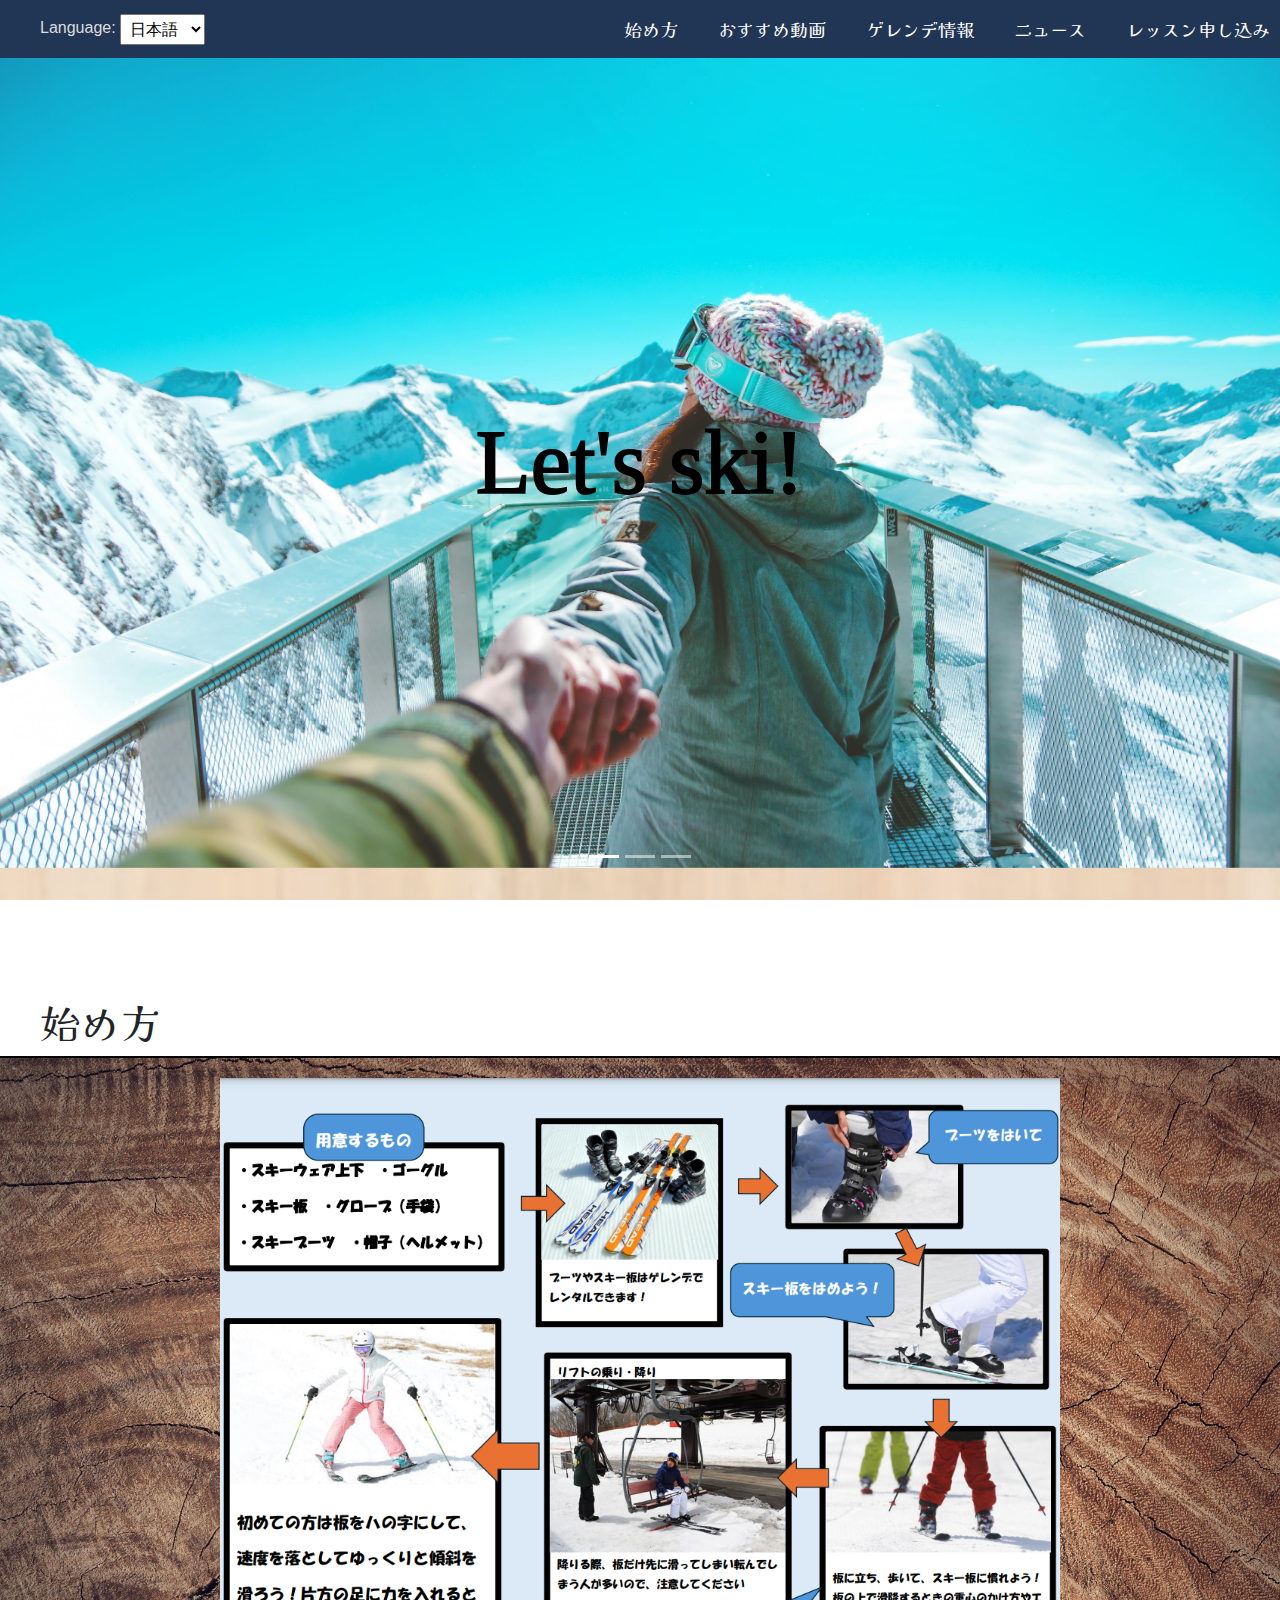
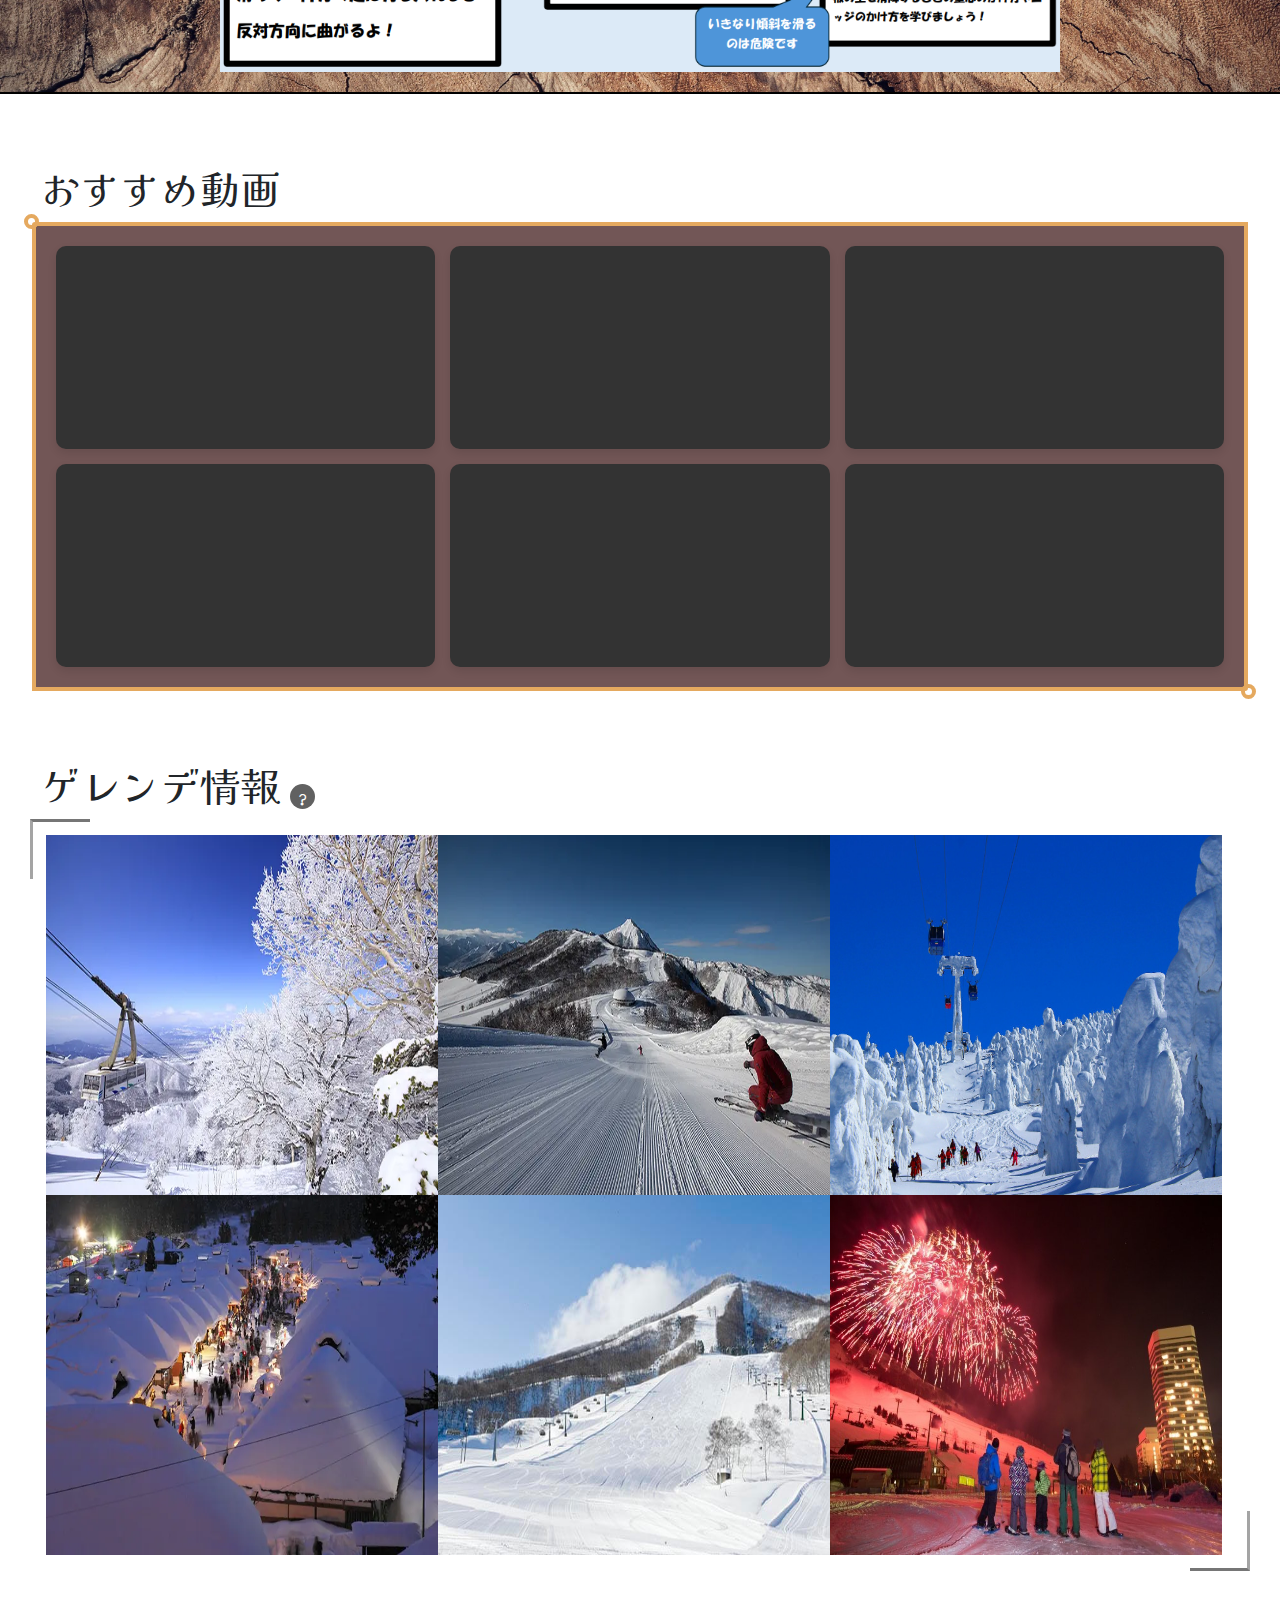
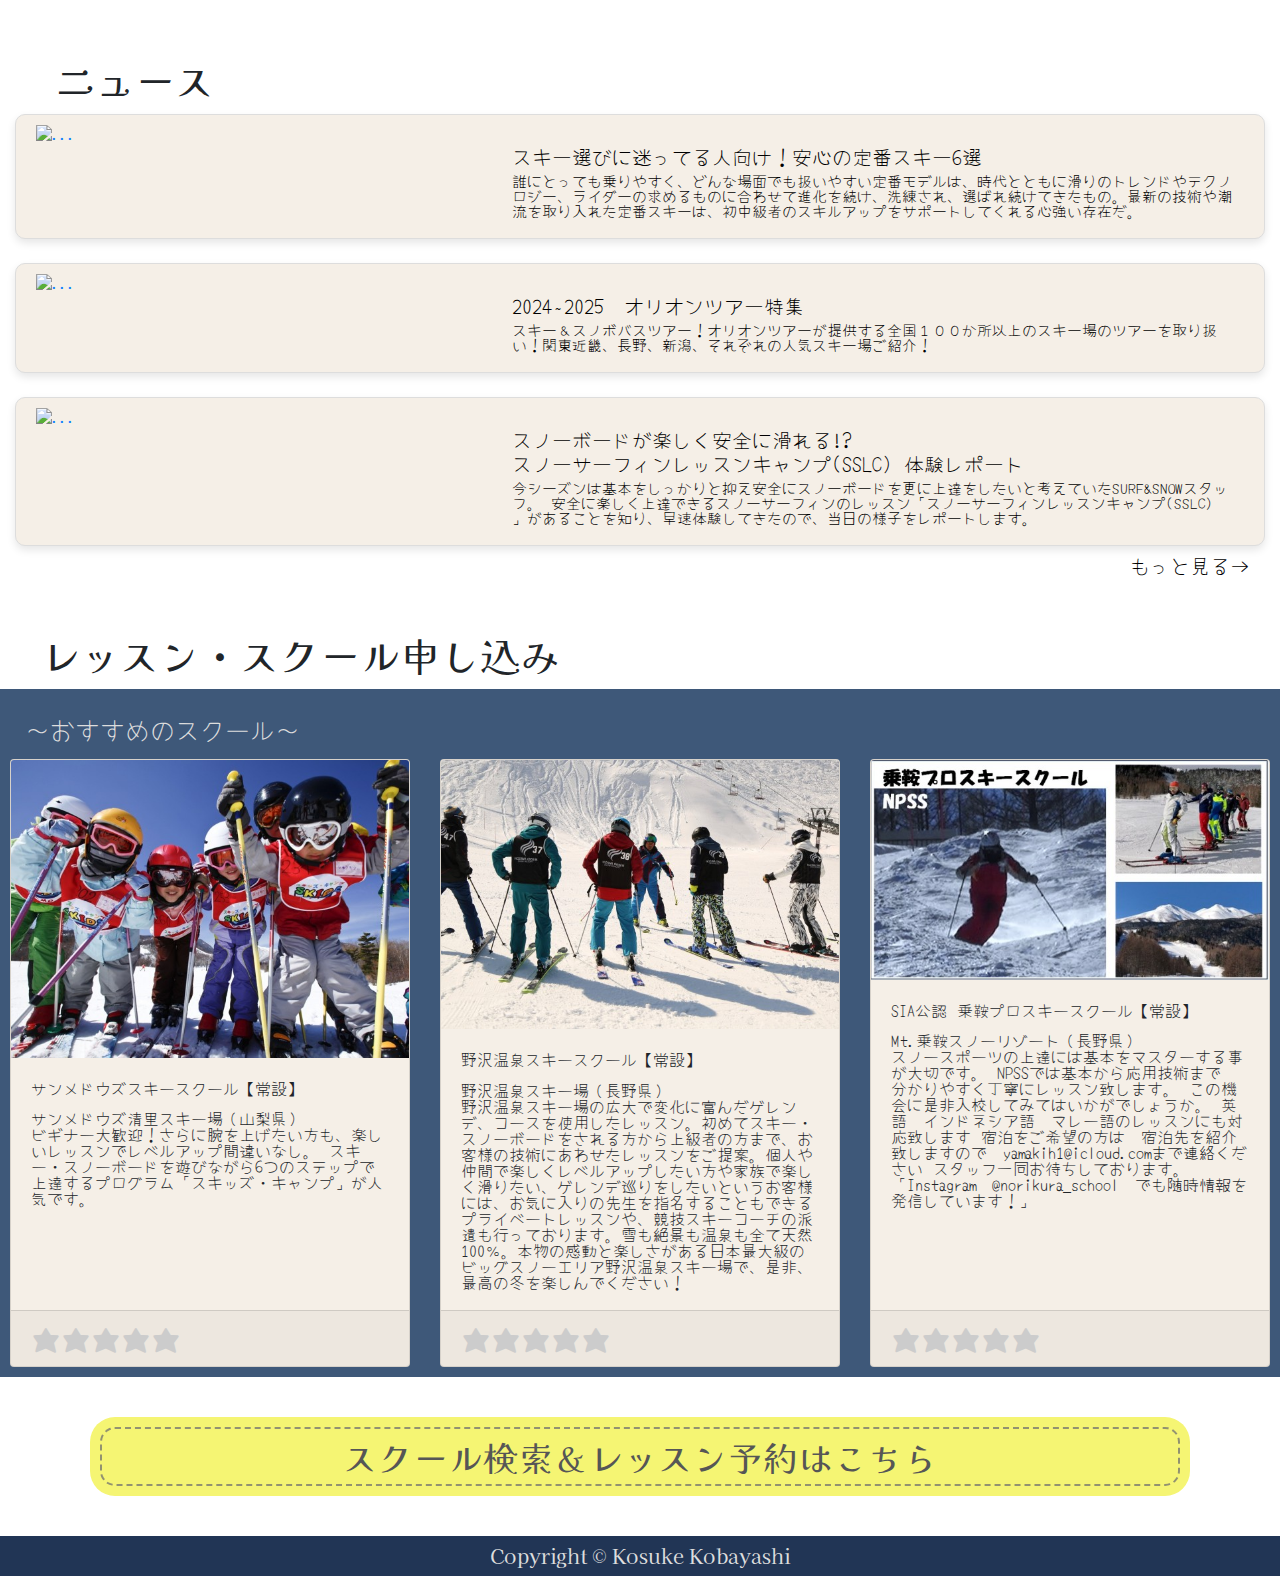
==== commit a5ca565c: "save" ====
--- a/index.html
+++ b/index.html
@@ -308,11 +308,6 @@
   <footer>
     <div class="bottom">
       <small class="footmyName">Copyright © Kosuke Kobayashi</small>
-      <!-- <div class="icons"> -->
-        <!-- <i class="fab fa-twitter" id="tw"></i>
-        <i class="fab fa-instagram" id="in"></i>
-        <i class="fab fa-facebook-square" id="fa"></i> -->
-      <!-- </div> -->
     </div>
   </footer>
 
--- a/assets/html/style.css
+++ b/assets/html/style.css
@@ -2,6 +2,20 @@
 * {
   margin: 0;
   padding: 0;
+}
+html{
+  scroll-behavior: smooth;
+ 
+}
+body{
+  font-family: "Yomogi", cursive;
+  font-weight: 400;
+  font-style: normal;
+  background-image: url(./mokume04.png);
+  background-size: cover;
+  background-attachment: fixed;
+  margin: 0px;
+  /* overflow: hidden; */
 }
 
 /* ロード */
@@ -37,19 +51,9 @@
   display: none;
 }
 
-body{
-  font-family: "Yomogi", cursive;
-  font-weight: 400;
-  font-style: normal;
-  background-image: url(./mokume04.png);
-  background-attachment: fixed;
-  margin: 0px;
-}
-
-html{
-  scroll-behavior: smooth;
- 
-}
+
+
+
 
 h2{
   
@@ -172,7 +176,7 @@
     right: -250px;
     width: 250px;
     height: 100%;
-    background: #333;
+    background: #333333f2;
     display: flex;
     flex-direction: column;
     justify-content: center;
@@ -205,7 +209,7 @@
     display: block;
     height: 4px;
     width: 100%;
-    background: black;
+    background: rgb(0, 0, 0);
     transition: 0.3s;
   }
   .menu-checkbox {
@@ -389,9 +393,6 @@
 }
 
 
-
-
-
 .uper{
   width: 100%;
   height: 40vh;
@@ -666,7 +667,7 @@
   right: 20px;
   width: 50px;
   height: 50px;
-  background-color: rgb(119, 201, 255);
+  background-color: rgb(91, 189, 255);
   color: rgb(255, 255, 255);
   border: none;
   border-radius: 50%;
@@ -677,13 +678,12 @@
   align-items: center;
   justify-content: center;
   box-shadow: 0 4px 6px rgba(0, 0, 0, 0.1);
-}
-/* .scrollTopBtn{
-  background-color: #5aa4f2;
-} */
+ 
+}
 #scrollTopBtn:hover {
-  background-color: #53a5fd;
-}
+  background-color: #459fff;
+}
+
 
 
 
